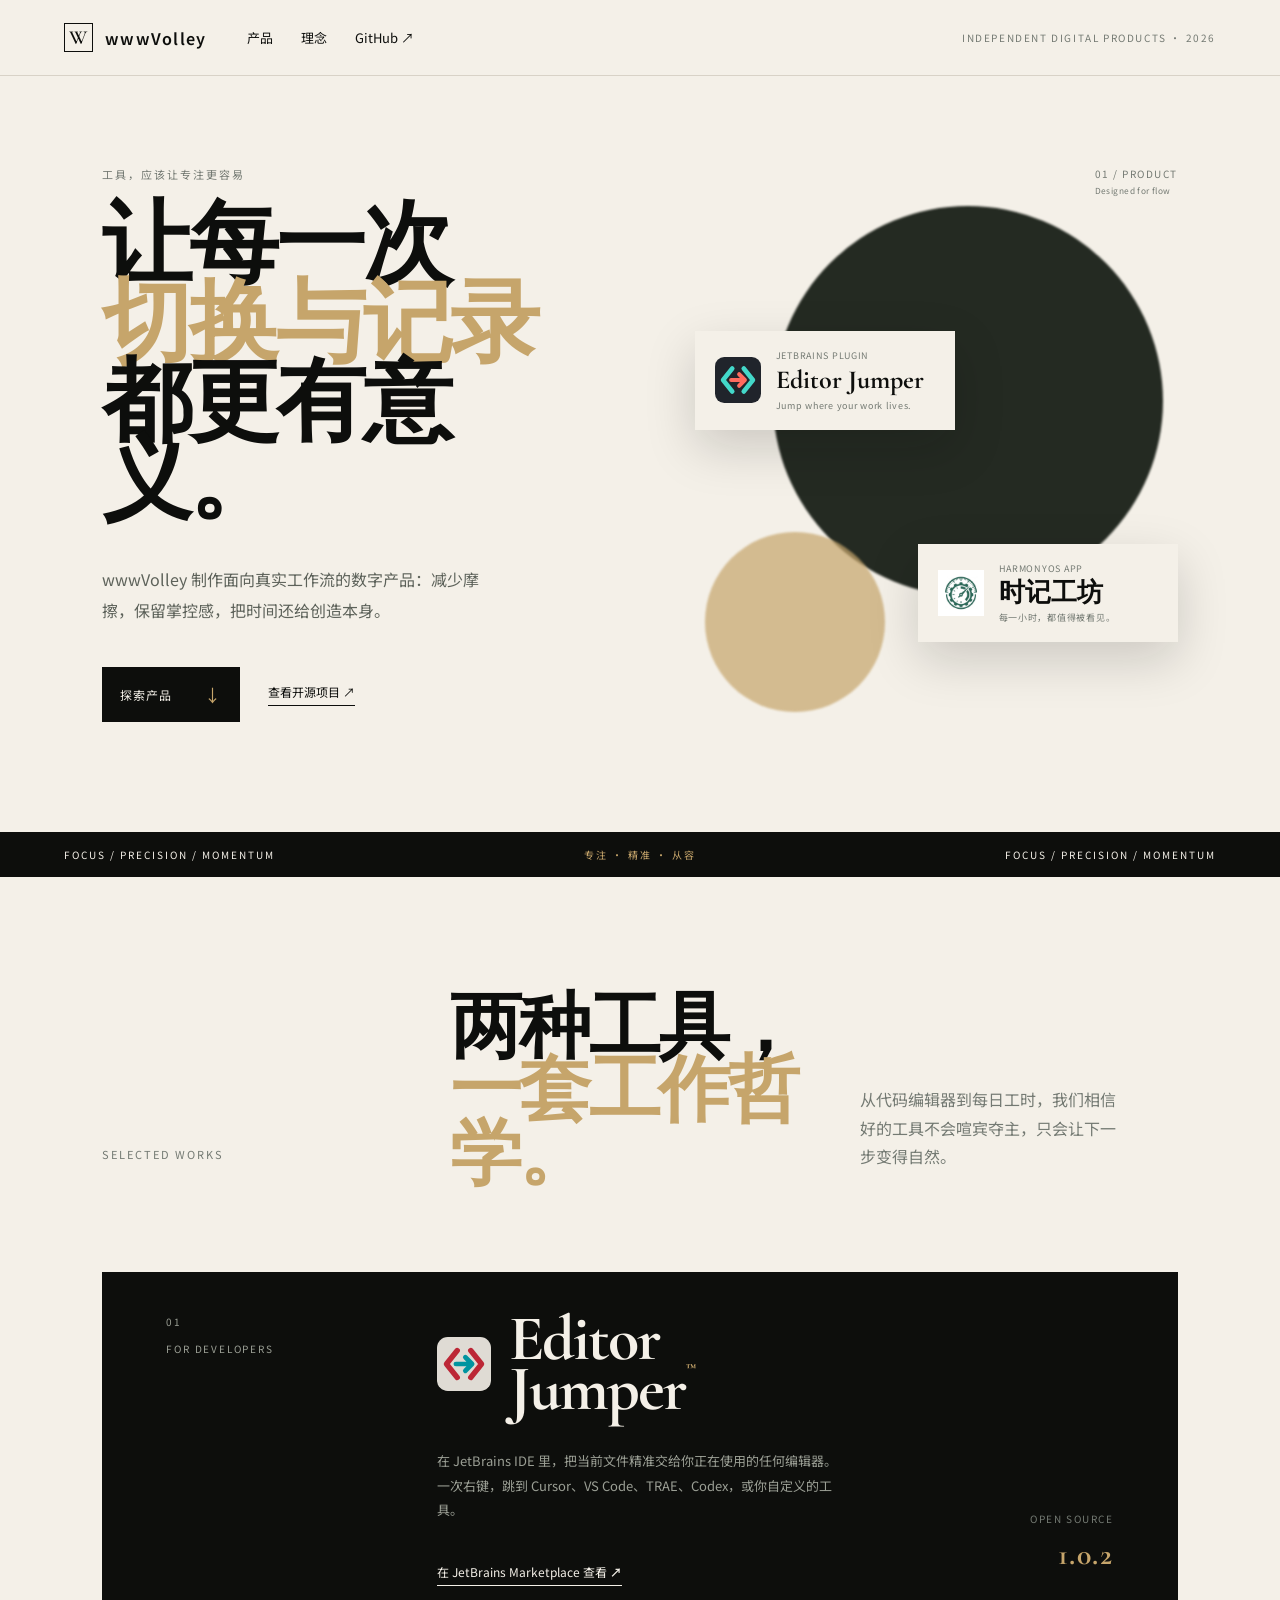
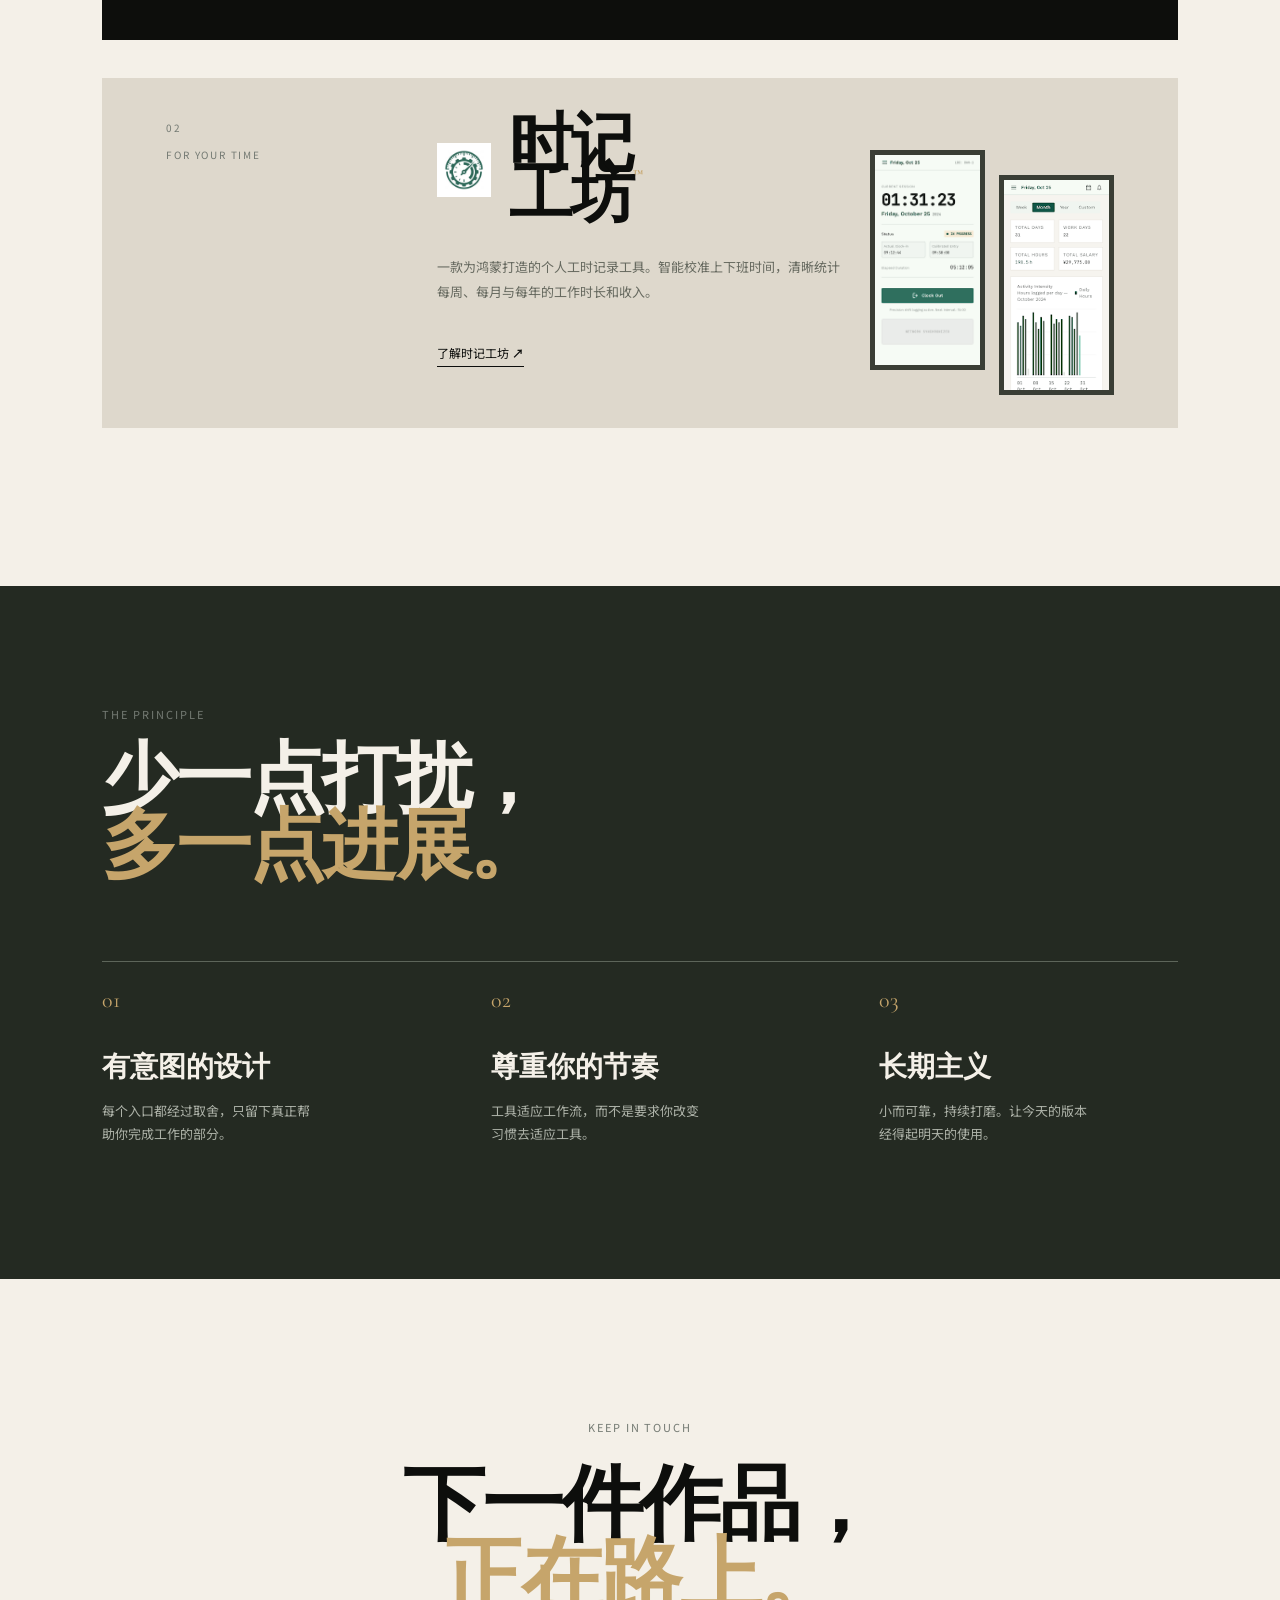
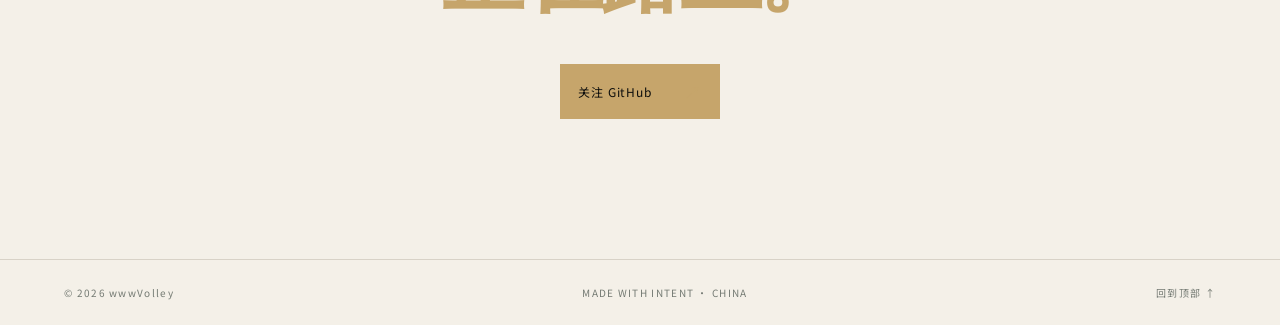
==== index.html @ cbaf330d "feat: create product showcase homepage" ====
<!doctype html><html lang="zh-CN"><head><meta charset="UTF-8"><meta name="viewport" content="width=device-width,initial-scale=1"><title>wwwVolley — Tools with intent</title><link rel="preconnect" href="https://fonts.googleapis.com"><link href="https://fonts.googleapis.com/css2?family=Cormorant+Garamond:wght@500;600;700&family=Noto+Sans+SC:wght@400;500;600;700&display=swap" rel="stylesheet"><link rel="stylesheet" href="style.css"></head><body>
<header class="top"><a class="brand" href="#top"><span class="mark">W</span><span>wwwVolley</span></a><nav><a href="#products">产品</a><a href="#principles">理念</a><a href="https://github.com/wwwVolley" target="_blank">GitHub ↗</a></nav><span class="edition">INDEPENDENT DIGITAL PRODUCTS · 2026</span></header>
<main id="top"><section class="hero"><div class="hero-copy"><p class="eyebrow">工具，应该让专注更容易</p><h1>让每一次<br><em>切换与记录</em><br>都更有意义。</h1><p class="intro">wwwVolley 制作面向真实工作流的数字产品：减少摩擦，保留掌控感，把时间还给创造本身。</p><div class="hero-links"><a class="button" href="#products">探索产品 <span>↓</span></a><a class="text-link" href="https://github.com/wwwVolley" target="_blank">查看开源项目 ↗</a></div></div><div class="hero-art"><div class="orb orb-one"></div><div class="orb orb-two"></div><div class="art-label">01 / PRODUCT<br><small>Designed for flow</small></div><div class="float-card jumper-card"><img src="assets/editor-jumper.svg"><div><small>JETBRAINS PLUGIN</small><strong>Editor Jumper</strong><span>Jump where your work lives.</span></div></div><div class="float-card chrono-card"><img src="assets/chronowork-icon.png"><div><small>HARMONYOS APP</small><strong>时记工坊</strong><span>每一小时，都值得被看见。</span></div></div></div></section>
<section class="ticker"><span>FOCUS / PRECISION / MOMENTUM</span><span>专注 · 精准 · 从容</span><span>FOCUS / PRECISION / MOMENTUM</span></section>
<section id="products" class="products"><div class="section-head"><p class="eyebrow">SELECTED WORKS</p><h2>两种工具，<br><em>一套工作哲学。</em></h2><p>从代码编辑器到每日工时，我们相信好的工具不会喧宾夺主，只会让下一步变得自然。</p></div><article class="product product-dark"><div class="product-meta"><span>01</span><span>FOR DEVELOPERS</span></div><div class="product-content"><div class="product-title"><img src="assets/editor-jumper.svg"><h3>Editor<br>Jumper<span>™</span></h3></div><p>在 JetBrains IDE 里，把当前文件精准交给你正在使用的任何编辑器。一次右键，跳到 Cursor、VS Code、TRA﻿E、Codex，或你自定义的工具。</p><a class="arrow-link" href="https://plugins.jetbrains.com/plugin/34057-editor-jumper/reviews" target="_blank">在 JetBrains Marketplace 查看 <b>↗</b></a></div><div class="product-note">OPEN SOURCE<br><strong>1.0.2</strong></div></article>
<article class="product product-light"><div class="product-meta"><span>02</span><span>FOR YOUR TIME</span></div><div class="product-content"><div class="product-title"><img src="assets/chronowork-icon.png"><h3>时记<br>工坊<span>™</span></h3></div><p>一款为鸿蒙打造的个人工时记录工具。智能校准上下班时间，清晰统计每周、每月与每年的工作时长和收入。</p><a class="arrow-link" href="https://github.com/wwwVolley" target="_blank">了解时记工坊 <b>↗</b></a></div><div class="screens"><img src="assets/chronowork-home.png"><img src="assets/chronowork-stats.png"></div></article></section>
<section id="principles" class="principles"><p class="eyebrow">THE PRINCIPLE</p><h2>少一点打扰，<br><em>多一点进展。</em></h2><div class="principle-grid"><div><span>01</span><h4>有意图的设计</h4><p>每个入口都经过取舍，只留下真正帮助你完成工作的部分。</p></div><div><span>02</span><h4>尊重你的节奏</h4><p>工具适应工作流，而不是要求你改变习惯去适应工具。</p></div><div><span>03</span><h4>长期主义</h4><p>小而可靠，持续打磨。让今天的版本经得起明天的使用。</p></div></div></section>
<section class="closing"><p class="eyebrow">KEEP IN TOUCH</p><h2>下一件作品，<br><em>正在路上。</em></h2><a class="button" href="https://github.com/wwwVolley" target="_blank">关注 GitHub <span>↗</span></a></section></main><footer><span>© 2026 wwwVolley</span><span>MADE WITH INTENT · CHINA</span><a href="#top">回到顶部 ↑</a></footer></body></html>
---- style.css ----
:root{--ink:#0d0e0c;--paper:#f4f0e8;--gold:#c6a56b;--muted:#747a73;--olive:#242a22}*{box-sizing:border-box}html{scroll-behavior:smooth}body{margin:0;background:var(--paper);color:var(--ink);font-family:'Noto Sans SC',sans-serif}a{color:inherit;text-decoration:none}.top{height:76px;padding:0 5vw;display:flex;align-items:center;border-bottom:1px solid #d8d2c7;gap:40px}.brand{display:flex;align-items:center;gap:12px;font-weight:600;letter-spacing:.08em}.mark{border:1px solid var(--ink);width:29px;height:29px;display:grid;place-items:center;font-family:'Cormorant Garamond';font-size:20px}.top nav{display:flex;gap:28px;font-size:13px}.top nav a:hover,.text-link:hover,.arrow-link:hover{color:var(--gold)}.edition{margin-left:auto;font-size:10px;letter-spacing:.16em;color:var(--muted)}.hero{min-height:690px;padding:90px 8vw 110px;display:grid;grid-template-columns:1fr 1fr;gap:7vw;overflow:hidden}.eyebrow{font-size:11px;letter-spacing:.18em;color:var(--muted);margin:0 0 25px}.hero h1,.section-head h2,.principles h2,.closing h2{font-family:'Cormorant Garamond',serif;font-weight:600;font-size:clamp(54px,7vw,100px);line-height:.88;letter-spacing:-.035em;margin:0}.hero h1 em,.section-head h2 em,.principles h2 em,.closing h2 em{color:var(--gold);font-style:normal}.intro{max-width:390px;line-height:1.9;color:#5d625a;margin:42px 0}.hero-links{display:flex;align-items:center;gap:28px}.button{display:inline-flex;align-items:center;gap:32px;background:var(--ink);color:var(--paper);padding:15px 18px;font-size:12px;letter-spacing:.08em}.button span{color:var(--gold);font-size:17px}.text-link,.arrow-link{font-size:12px;border-bottom:1px solid currentColor;padding-bottom:5px}.hero-art{position:relative;min-height:500px}.orb{position:absolute;border-radius:50%;filter:blur(1px)}.orb-one{width:390px;height:390px;right:3%;top:40px;background:var(--olive)}.orb-two{width:180px;height:180px;left:4%;bottom:10px;background:var(--gold);opacity:.7}.art-label{position:absolute;right:0;top:0;font-size:10px;letter-spacing:.15em;color:var(--muted);line-height:1.6}.art-label small{letter-spacing:.05em}.float-card{position:absolute;display:flex;align-items:center;gap:15px;padding:18px 20px;background:var(--paper);box-shadow:0 18px 50px #0d0e0c2b;min-width:260px}.float-card img{width:46px;height:46px;object-fit:contain}.float-card small,.float-card span{display:block;color:var(--muted);font-size:9px;letter-spacing:.08em}.float-card strong{display:block;font-family:'Cormorant Garamond';font-size:26px;line-height:1.1;margin:4px 0}.jumper-card{top:165px;left:2%}.chrono-card{right:0;bottom:80px}.ticker{background:var(--ink);color:var(--paper);padding:15px 5vw;display:flex;justify-content:space-between;font-size:10px;letter-spacing:.2em}.ticker span:nth-child(2){color:var(--gold)}.products{padding:120px 8vw}.section-head{display:grid;grid-template-columns:1fr 1.2fr 1fr;gap:30px;align-items:end;margin-bottom:85px}.section-head h2{font-size:72px}.section-head>p:last-child{line-height:1.8;color:var(--muted);max-width:270px}.product{position:relative;padding:42px 5vw 58px;margin-bottom:38px;display:grid;grid-template-columns:1fr 1.5fr 1fr;min-height:350px}.product-dark{background:var(--ink);color:var(--paper)}.product-light{background:#ded8cc}.product-meta{display:flex;flex-direction:column;gap:12px;font-size:10px;letter-spacing:.18em;color:var(--muted)}.product-dark .product-meta{color:#9b9f95}.product-content{max-width:420px}.product-title{display:flex;align-items:center;gap:18px}.product-title img{width:54px;height:54px;object-fit:contain}.product-dark .product-title img{filter:invert(1)}.product h3{font-family:'Cormorant Garamond';font-size:64px;line-height:.78;margin:0;letter-spacing:-.03em}.product h3 span{font-size:14px;vertical-align:top;color:var(--gold)}.product-content p{font-size:13px;line-height:1.9;color:#9b9f95;margin:35px 0}.product-light .product-content p{color:#66695f}.product-dark .arrow-link{color:var(--paper)}.product-note{justify-self:end;align-self:end;text-align:right;font-size:10px;letter-spacing:.16em;color:var(--muted);line-height:1.8}.product-note strong{font-family:'Cormorant Garamond';font-size:30px;color:var(--gold)}.screens{display:flex;gap:14px;align-items:end;justify-content:end}.screens img{width:115px;max-height:220px;object-fit:cover;object-position:top;border:5px solid #3a3e35}.screens img+img{transform:translateY(25px)}.principles{background:var(--olive);color:var(--paper);padding:120px 8vw}.principles h2{font-size:76px;margin-bottom:80px}.principle-grid{display:grid;grid-template-columns:repeat(3,1fr);gap:7vw;border-top:1px solid #5d655a;padding-top:25px}.principle-grid span{color:var(--gold);font-family:'Cormorant Garamond';font-size:22px}.principle-grid h4{font-family:'Cormorant Garamond';font-size:28px;margin:35px 0 10px}.principle-grid p{color:#adb2a8;font-size:13px;line-height:1.8;max-width:220px}.closing{padding:140px 8vw;text-align:center}.closing .eyebrow{margin-bottom:35px}.closing h2{font-size:82px;margin-bottom:50px}.closing .button{background:var(--gold);color:var(--ink)}footer{border-top:1px solid #d8d2c7;padding:25px 5vw;display:flex;justify-content:space-between;font-size:10px;letter-spacing:.13em;color:var(--muted)}footer a:hover{color:var(--ink)}@media(max-width:800px){.top{padding:0 6vw}.top nav,.edition{display:none}.hero{grid-template-columns:1fr;padding:70px 8vw 60px;min-height:auto}.hero-art{min-height:410px}.orb-one{width:300px;height:300px}.section-head{display:block}.section-head h2{font-size:58px;margin-bottom:28px}.product{grid-template-columns:1fr;gap:32px;padding:30px 8vw}.product-note{justify-self:start}.screens{justify-content:start}.principle-grid{grid-template-columns:1fr;gap:35px}.principles h2,.closing h2{font-size:58px}.ticker{gap:25px;overflow:hidden;white-space:nowrap}.ticker span:nth-child(3){display:none}footer{flex-wrap:wrap;gap:15px}}
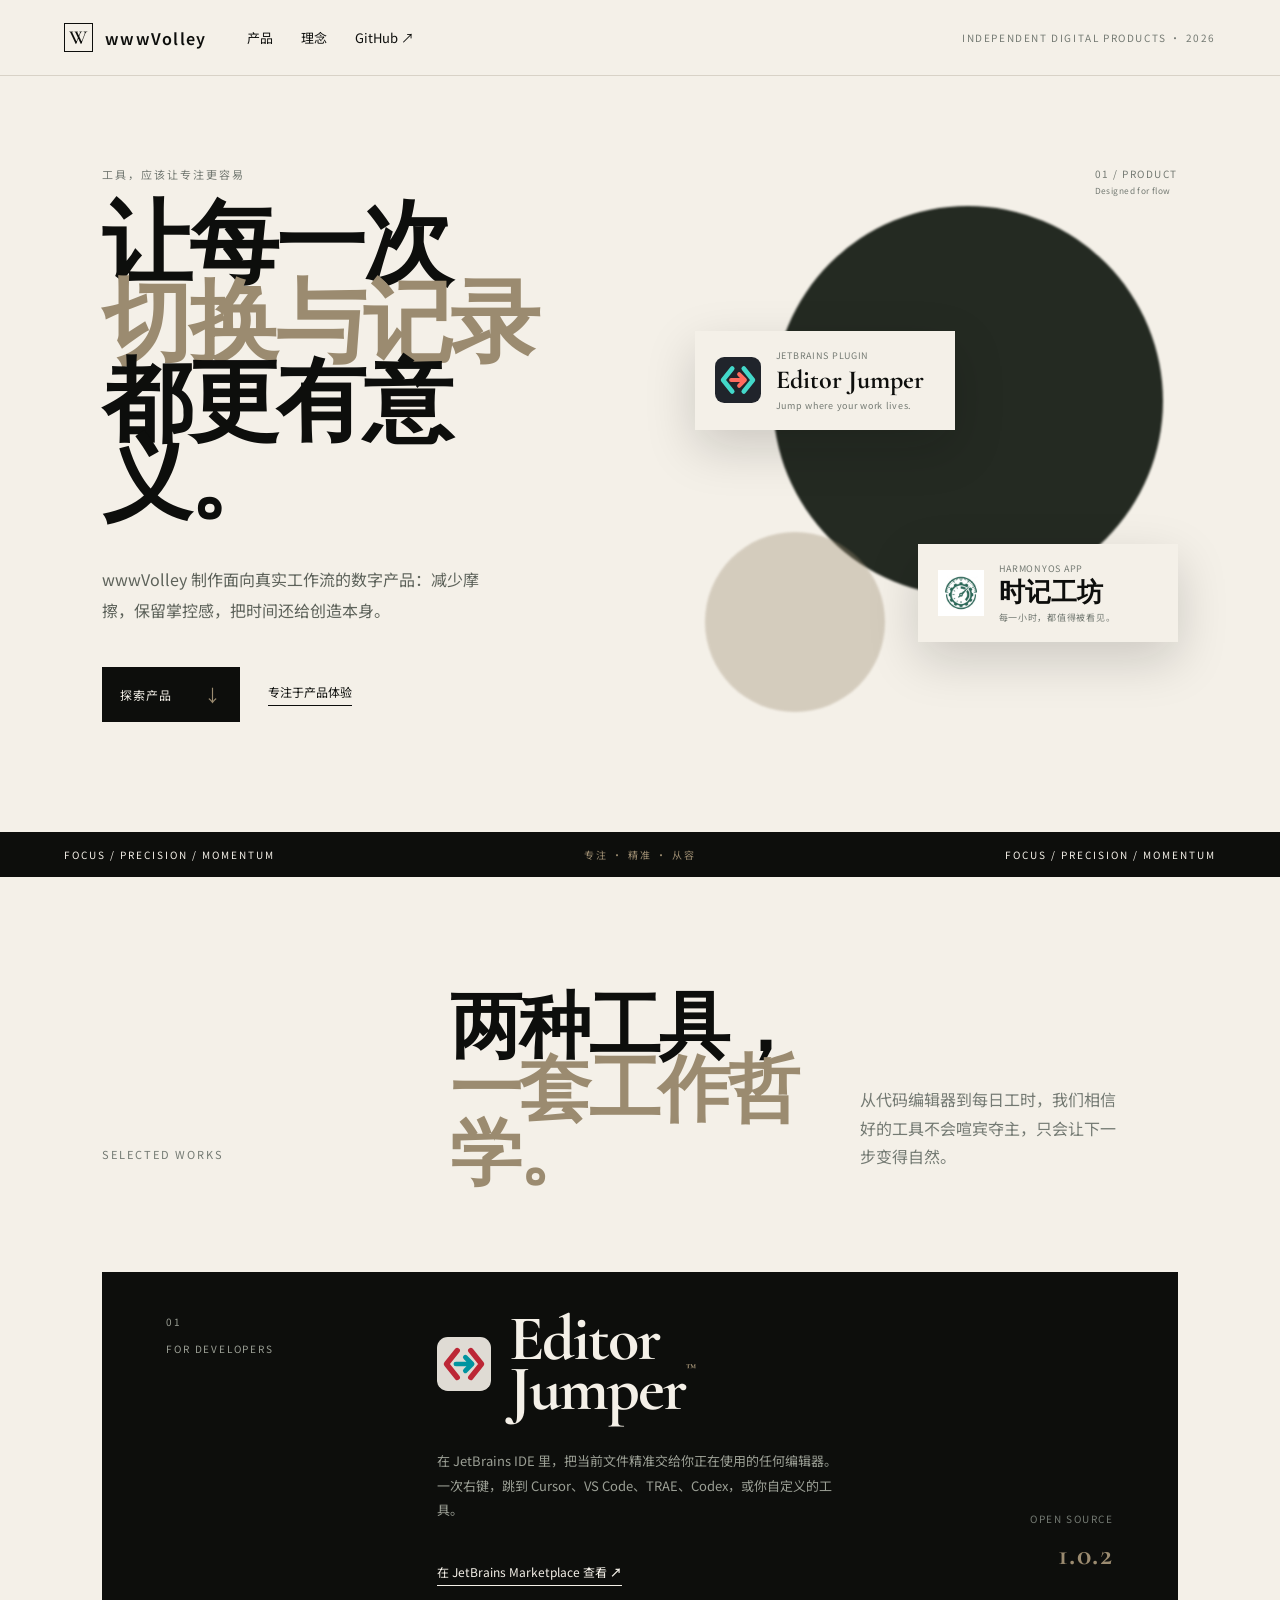
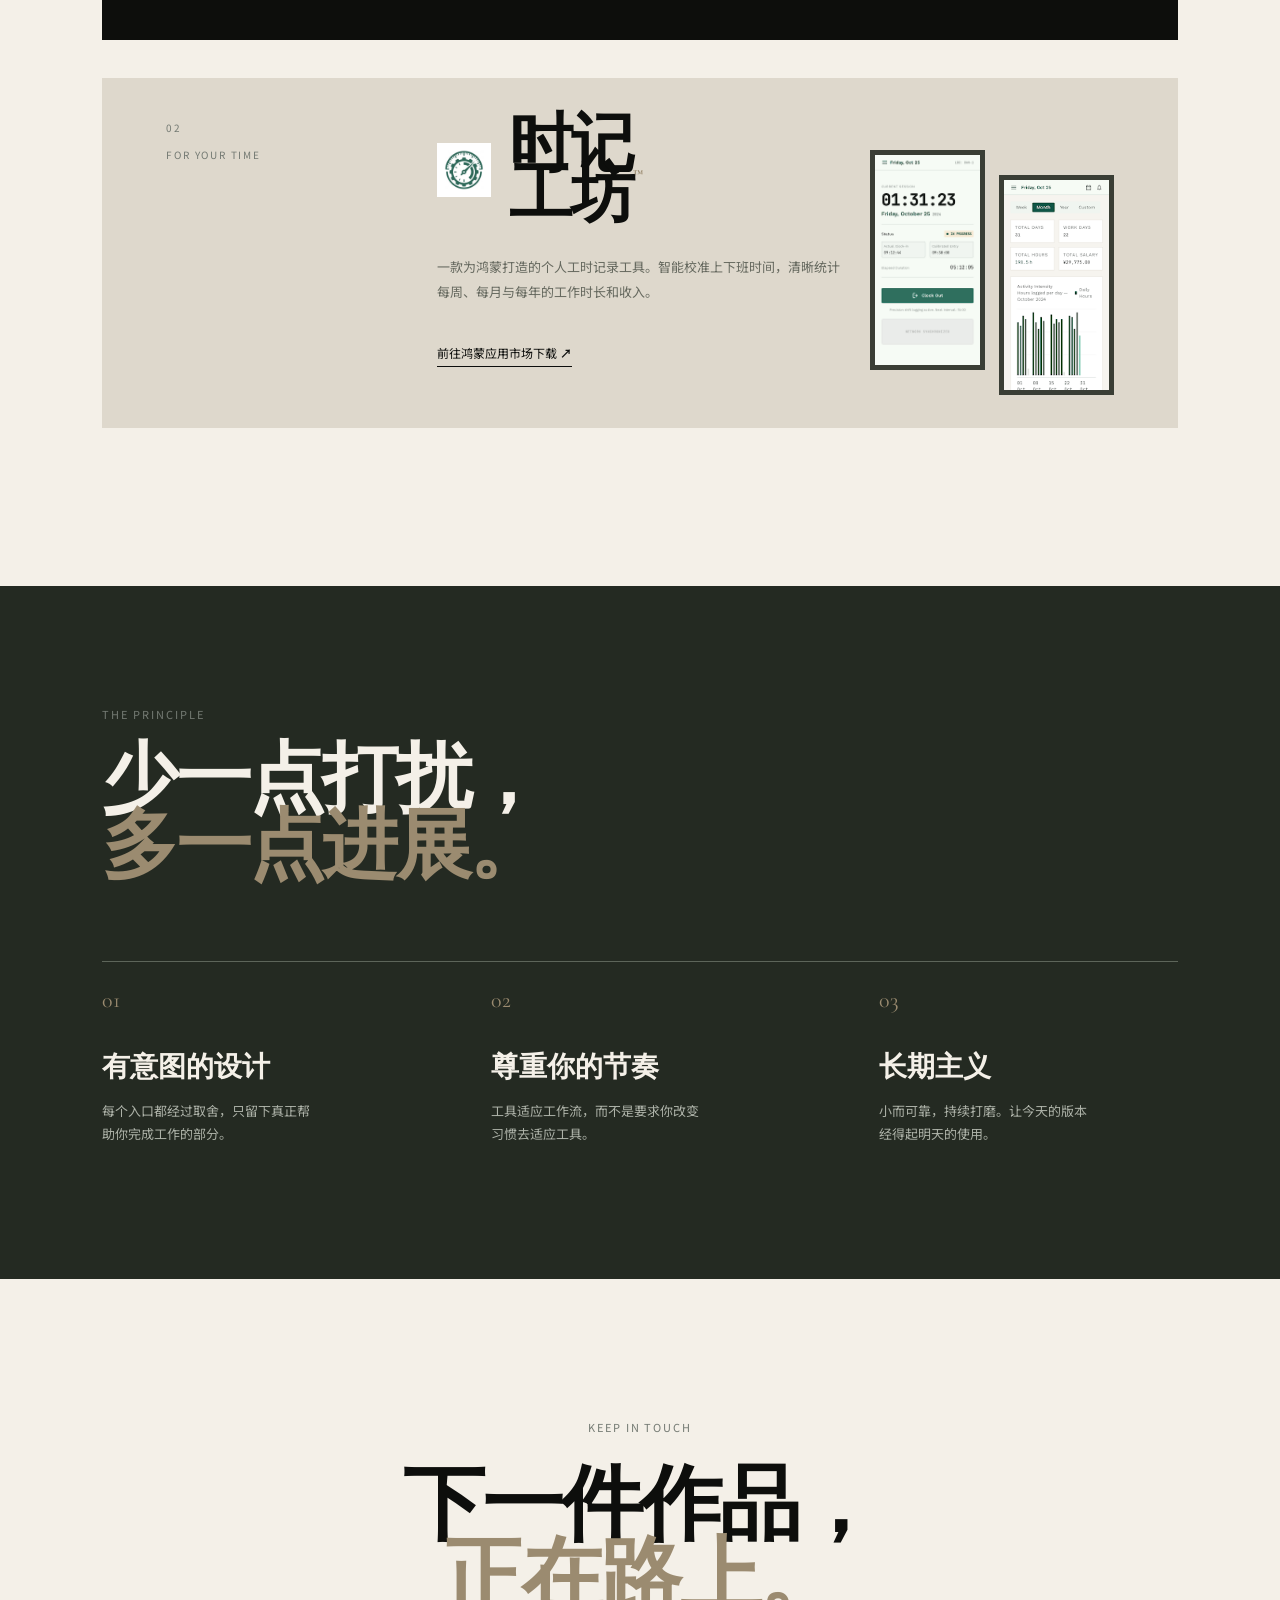
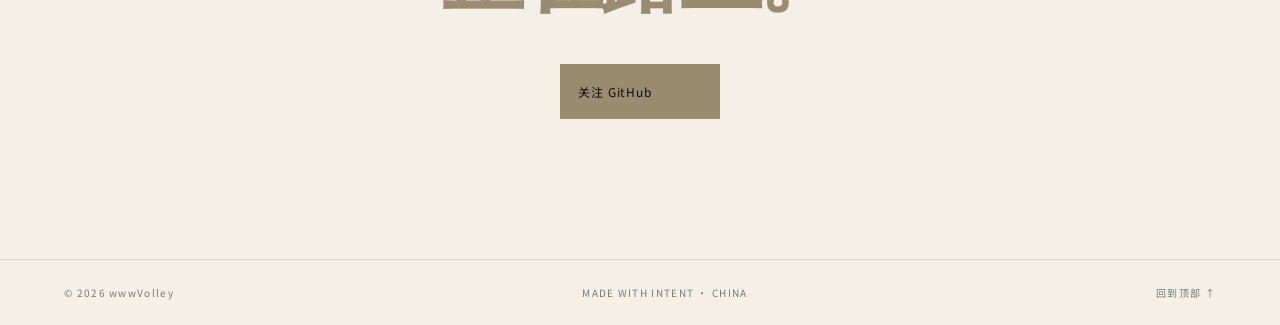
==== commit 1726e5db: "refine: business palette and product links" ====
--- a/index.html
+++ b/index.html
@@ -1,8 +1,8 @@
-<!doctype html><html lang="zh-CN"><head><meta charset="UTF-8"><meta name="viewport" content="width=device-width,initial-scale=1"><title>wwwVolley — Tools with intent</title><link rel="preconnect" href="https://fonts.googleapis.com"><link href="https://fonts.googleapis.com/css2?family=Cormorant+Garamond:wght@500;600;700&family=Noto+Sans+SC:wght@400;500;600;700&display=swap" rel="stylesheet"><link rel="stylesheet" href="style.css"></head><body>
+<!doctype html><html lang="zh-CN"><head><meta charset="UTF-8"><meta name="viewport" content="width=device-width,initial-scale=1"><link rel="icon" href="assets/favicon.svg" type="image/svg+xml"><link rel="apple-touch-icon" href="assets/favicon.svg"><title>wwwVolley — Tools with intent</title><link rel="preconnect" href="https://fonts.googleapis.com"><link href="https://fonts.googleapis.com/css2?family=Cormorant+Garamond:wght@500;600;700&family=Noto+Sans+SC:wght@400;500;600;700&display=swap" rel="stylesheet"><link rel="stylesheet" href="style.css"></head><body>
 <header class="top"><a class="brand" href="#top"><span class="mark">W</span><span>wwwVolley</span></a><nav><a href="#products">产品</a><a href="#principles">理念</a><a href="https://github.com/wwwVolley" target="_blank">GitHub ↗</a></nav><span class="edition">INDEPENDENT DIGITAL PRODUCTS · 2026</span></header>
-<main id="top"><section class="hero"><div class="hero-copy"><p class="eyebrow">工具，应该让专注更容易</p><h1>让每一次<br><em>切换与记录</em><br>都更有意义。</h1><p class="intro">wwwVolley 制作面向真实工作流的数字产品：减少摩擦，保留掌控感，把时间还给创造本身。</p><div class="hero-links"><a class="button" href="#products">探索产品 <span>↓</span></a><a class="text-link" href="https://github.com/wwwVolley" target="_blank">查看开源项目 ↗</a></div></div><div class="hero-art"><div class="orb orb-one"></div><div class="orb orb-two"></div><div class="art-label">01 / PRODUCT<br><small>Designed for flow</small></div><div class="float-card jumper-card"><img src="assets/editor-jumper.svg"><div><small>JETBRAINS PLUGIN</small><strong>Editor Jumper</strong><span>Jump where your work lives.</span></div></div><div class="float-card chrono-card"><img src="assets/chronowork-icon.png"><div><small>HARMONYOS APP</small><strong>时记工坊</strong><span>每一小时，都值得被看见。</span></div></div></div></section>
+<main id="top"><section class="hero"><div class="hero-copy"><p class="eyebrow">工具，应该让专注更容易</p><h1>让每一次<br><em>切换与记录</em><br>都更有意义。</h1><p class="intro">wwwVolley 制作面向真实工作流的数字产品：减少摩擦，保留掌控感，把时间还给创造本身。</p><div class="hero-links"><a class="button" href="#products">探索产品 <span>↓</span></a><span class="text-link muted-link">专注于产品体验</span></div></div><div class="hero-art"><div class="orb orb-one"></div><div class="orb orb-two"></div><div class="art-label">01 / PRODUCT<br><small>Designed for flow</small></div><div class="float-card jumper-card"><img src="assets/editor-jumper.svg"><div><small>JETBRAINS PLUGIN</small><strong>Editor Jumper</strong><span>Jump where your work lives.</span></div></div><div class="float-card chrono-card"><img src="assets/chronowork-icon.png"><div><small>HARMONYOS APP</small><strong>时记工坊</strong><span>每一小时，都值得被看见。</span></div></div></div></section>
 <section class="ticker"><span>FOCUS / PRECISION / MOMENTUM</span><span>专注 · 精准 · 从容</span><span>FOCUS / PRECISION / MOMENTUM</span></section>
 <section id="products" class="products"><div class="section-head"><p class="eyebrow">SELECTED WORKS</p><h2>两种工具，<br><em>一套工作哲学。</em></h2><p>从代码编辑器到每日工时，我们相信好的工具不会喧宾夺主，只会让下一步变得自然。</p></div><article class="product product-dark"><div class="product-meta"><span>01</span><span>FOR DEVELOPERS</span></div><div class="product-content"><div class="product-title"><img src="assets/editor-jumper.svg"><h3>Editor<br>Jumper<span>™</span></h3></div><p>在 JetBrains IDE 里，把当前文件精准交给你正在使用的任何编辑器。一次右键，跳到 Cursor、VS Code、TRA﻿E、Codex，或你自定义的工具。</p><a class="arrow-link" href="https://plugins.jetbrains.com/plugin/34057-editor-jumper/reviews" target="_blank">在 JetBrains Marketplace 查看 <b>↗</b></a></div><div class="product-note">OPEN SOURCE<br><strong>1.0.2</strong></div></article>
-<article class="product product-light"><div class="product-meta"><span>02</span><span>FOR YOUR TIME</span></div><div class="product-content"><div class="product-title"><img src="assets/chronowork-icon.png"><h3>时记<br>工坊<span>™</span></h3></div><p>一款为鸿蒙打造的个人工时记录工具。智能校准上下班时间，清晰统计每周、每月与每年的工作时长和收入。</p><a class="arrow-link" href="https://github.com/wwwVolley" target="_blank">了解时记工坊 <b>↗</b></a></div><div class="screens"><img src="assets/chronowork-home.png"><img src="assets/chronowork-stats.png"></div></article></section>
+<article class="product product-light"><div class="product-meta"><span>02</span><span>FOR YOUR TIME</span></div><div class="product-content"><div class="product-title"><img src="assets/chronowork-icon.png"><h3>时记<br>工坊<span>™</span></h3></div><p>一款为鸿蒙打造的个人工时记录工具。智能校准上下班时间，清晰统计每周、每月与每年的工作时长和收入。</p><a class="arrow-link" href="https://appgallery.huawei.com/" target="_blank" rel="noopener">前往鸿蒙应用市场下载 <b>↗</b></a></div><div class="screens"><img src="assets/chronowork-home.png"><img src="assets/chronowork-stats.png"></div></article></section>
 <section id="principles" class="principles"><p class="eyebrow">THE PRINCIPLE</p><h2>少一点打扰，<br><em>多一点进展。</em></h2><div class="principle-grid"><div><span>01</span><h4>有意图的设计</h4><p>每个入口都经过取舍，只留下真正帮助你完成工作的部分。</p></div><div><span>02</span><h4>尊重你的节奏</h4><p>工具适应工作流，而不是要求你改变习惯去适应工具。</p></div><div><span>03</span><h4>长期主义</h4><p>小而可靠，持续打磨。让今天的版本经得起明天的使用。</p></div></div></section>
 <section class="closing"><p class="eyebrow">KEEP IN TOUCH</p><h2>下一件作品，<br><em>正在路上。</em></h2><a class="button" href="https://github.com/wwwVolley" target="_blank">关注 GitHub <span>↗</span></a></section></main><footer><span>© 2026 wwwVolley</span><span>MADE WITH INTENT · CHINA</span><a href="#top">回到顶部 ↑</a></footer></body></html>
--- a/style.css
+++ b/style.css
@@ -1 +1 @@
-:root{--ink:#0d0e0c;--paper:#f4f0e8;--gold:#c6a56b;--muted:#747a73;--olive:#242a22}*{box-sizing:border-box}html{scroll-behavior:smooth}body{margin:0;background:var(--paper);color:var(--ink);font-family:'Noto Sans SC',sans-serif}a{color:inherit;text-decoration:none}.top{height:76px;padding:0 5vw;display:flex;align-items:center;border-bottom:1px solid #d8d2c7;gap:40px}.brand{display:flex;align-items:center;gap:12px;font-weight:600;letter-spacing:.08em}.mark{border:1px solid var(--ink);width:29px;height:29px;display:grid;place-items:center;font-family:'Cormorant Garamond';font-size:20px}.top nav{display:flex;gap:28px;font-size:13px}.top nav a:hover,.text-link:hover,.arrow-link:hover{color:var(--gold)}.edition{margin-left:auto;font-size:10px;letter-spacing:.16em;color:var(--muted)}.hero{min-height:690px;padding:90px 8vw 110px;display:grid;grid-template-columns:1fr 1fr;gap:7vw;overflow:hidden}.eyebrow{font-size:11px;letter-spacing:.18em;color:var(--muted);margin:0 0 25px}.hero h1,.section-head h2,.principles h2,.closing h2{font-family:'Cormorant Garamond',serif;font-weight:600;font-size:clamp(54px,7vw,100px);line-height:.88;letter-spacing:-.035em;margin:0}.hero h1 em,.section-head h2 em,.principles h2 em,.closing h2 em{color:var(--gold);font-style:normal}.intro{max-width:390px;line-height:1.9;color:#5d625a;margin:42px 0}.hero-links{display:flex;align-items:center;gap:28px}.button{display:inline-flex;align-items:center;gap:32px;background:var(--ink);color:var(--paper);padding:15px 18px;font-size:12px;letter-spacing:.08em}.button span{color:var(--gold);font-size:17px}.text-link,.arrow-link{font-size:12px;border-bottom:1px solid currentColor;padding-bottom:5px}.hero-art{position:relative;min-height:500px}.orb{position:absolute;border-radius:50%;filter:blur(1px)}.orb-one{width:390px;height:390px;right:3%;top:40px;background:var(--olive)}.orb-two{width:180px;height:180px;left:4%;bottom:10px;background:var(--gold);opacity:.7}.art-label{position:absolute;right:0;top:0;font-size:10px;letter-spacing:.15em;color:var(--muted);line-height:1.6}.art-label small{letter-spacing:.05em}.float-card{position:absolute;display:flex;align-items:center;gap:15px;padding:18px 20px;background:var(--paper);box-shadow:0 18px 50px #0d0e0c2b;min-width:260px}.float-card img{width:46px;height:46px;object-fit:contain}.float-card small,.float-card span{display:block;color:var(--muted);font-size:9px;letter-spacing:.08em}.float-card strong{display:block;font-family:'Cormorant Garamond';font-size:26px;line-height:1.1;margin:4px 0}.jumper-card{top:165px;left:2%}.chrono-card{right:0;bottom:80px}.ticker{background:var(--ink);color:var(--paper);padding:15px 5vw;display:flex;justify-content:space-between;font-size:10px;letter-spacing:.2em}.ticker span:nth-child(2){color:var(--gold)}.products{padding:120px 8vw}.section-head{display:grid;grid-template-columns:1fr 1.2fr 1fr;gap:30px;align-items:end;margin-bottom:85px}.section-head h2{font-size:72px}.section-head>p:last-child{line-height:1.8;color:var(--muted);max-width:270px}.product{position:relative;padding:42px 5vw 58px;margin-bottom:38px;display:grid;grid-template-columns:1fr 1.5fr 1fr;min-height:350px}.product-dark{background:var(--ink);color:var(--paper)}.product-light{background:#ded8cc}.product-meta{display:flex;flex-direction:column;gap:12px;font-size:10px;letter-spacing:.18em;color:var(--muted)}.product-dark .product-meta{color:#9b9f95}.product-content{max-width:420px}.product-title{display:flex;align-items:center;gap:18px}.product-title img{width:54px;height:54px;object-fit:contain}.product-dark .product-title img{filter:invert(1)}.product h3{font-family:'Cormorant Garamond';font-size:64px;line-height:.78;margin:0;letter-spacing:-.03em}.product h3 span{font-size:14px;vertical-align:top;color:var(--gold)}.product-content p{font-size:13px;line-height:1.9;color:#9b9f95;margin:35px 0}.product-light .product-content p{color:#66695f}.product-dark .arrow-link{color:var(--paper)}.product-note{justify-self:end;align-self:end;text-align:right;font-size:10px;letter-spacing:.16em;color:var(--muted);line-height:1.8}.product-note strong{font-family:'Cormorant Garamond';font-size:30px;color:var(--gold)}.screens{display:flex;gap:14px;align-items:end;justify-content:end}.screens img{width:115px;max-height:220px;object-fit:cover;object-position:top;border:5px solid #3a3e35}.screens img+img{transform:translateY(25px)}.principles{background:var(--olive);color:var(--paper);padding:120px 8vw}.principles h2{font-size:76px;margin-bottom:80px}.principle-grid{display:grid;grid-template-columns:repeat(3,1fr);gap:7vw;border-top:1px solid #5d655a;padding-top:25px}.principle-grid span{color:var(--gold);font-family:'Cormorant Garamond';font-size:22px}.principle-grid h4{font-family:'Cormorant Garamond';font-size:28px;margin:35px 0 10px}.principle-grid p{color:#adb2a8;font-size:13px;line-height:1.8;max-width:220px}.closing{padding:140px 8vw;text-align:center}.closing .eyebrow{margin-bottom:35px}.closing h2{font-size:82px;margin-bottom:50px}.closing .button{background:var(--gold);color:var(--ink)}footer{border-top:1px solid #d8d2c7;padding:25px 5vw;display:flex;justify-content:space-between;font-size:10px;letter-spacing:.13em;color:var(--muted)}footer a:hover{color:var(--ink)}@media(max-width:800px){.top{padding:0 6vw}.top nav,.edition{display:none}.hero{grid-template-columns:1fr;padding:70px 8vw 60px;min-height:auto}.hero-art{min-height:410px}.orb-one{width:300px;height:300px}.section-head{display:block}.section-head h2{font-size:58px;margin-bottom:28px}.product{grid-template-columns:1fr;gap:32px;padding:30px 8vw}.product-note{justify-self:start}.screens{justify-content:start}.principle-grid{grid-template-columns:1fr;gap:35px}.principles h2,.closing h2{font-size:58px}.ticker{gap:25px;overflow:hidden;white-space:nowrap}.ticker span:nth-child(3){display:none}footer{flex-wrap:wrap;gap:15px}}
+:root{--ink:#0d0e0c;--paper:#f4f0e8;--gold:#9b8b70;--muted:#747a73;--olive:#242a22}*{box-sizing:border-box}html{scroll-behavior:smooth}body{margin:0;background:var(--paper);color:var(--ink);font-family:'Noto Sans SC',sans-serif}a{color:inherit;text-decoration:none}.top{height:76px;padding:0 5vw;display:flex;align-items:center;border-bottom:1px solid #d8d2c7;gap:40px}.brand{display:flex;align-items:center;gap:12px;font-weight:600;letter-spacing:.08em}.mark{border:1px solid var(--ink);width:29px;height:29px;display:grid;place-items:center;font-family:'Cormorant Garamond';font-size:20px}.top nav{display:flex;gap:28px;font-size:13px}.top nav a:hover,.text-link:hover,.arrow-link:hover{color:var(--gold)}.edition{margin-left:auto;font-size:10px;letter-spacing:.16em;color:var(--muted)}.hero{min-height:690px;padding:90px 8vw 110px;display:grid;grid-template-columns:1fr 1fr;gap:7vw;overflow:hidden}.eyebrow{font-size:11px;letter-spacing:.18em;color:var(--muted);margin:0 0 25px}.hero h1,.section-head h2,.principles h2,.closing h2{font-family:'Cormorant Garamond',serif;font-weight:600;font-size:clamp(54px,7vw,100px);line-height:.88;letter-spacing:-.035em;margin:0}.hero h1 em,.section-head h2 em,.principles h2 em,.closing h2 em{color:var(--gold);font-style:normal}.intro{max-width:390px;line-height:1.9;color:#5d625a;margin:42px 0}.hero-links{display:flex;align-items:center;gap:28px}.button{display:inline-flex;align-items:center;gap:32px;background:var(--ink);color:var(--paper);padding:15px 18px;font-size:12px;letter-spacing:.08em}.button span{color:var(--gold);font-size:17px}.text-link,.arrow-link{font-size:12px;border-bottom:1px solid currentColor;padding-bottom:5px}.hero-art{position:relative;min-height:500px}.orb{position:absolute;border-radius:50%;filter:blur(1px)}.orb-one{width:390px;height:390px;right:3%;top:40px;background:var(--olive)}.orb-two{width:180px;height:180px;left:4%;bottom:10px;background:var(--gold);opacity:.35}.art-label{position:absolute;right:0;top:0;font-size:10px;letter-spacing:.15em;color:var(--muted);line-height:1.6}.art-label small{letter-spacing:.05em}.float-card{position:absolute;display:flex;align-items:center;gap:15px;padding:18px 20px;background:var(--paper);box-shadow:0 18px 50px #0d0e0c2b;min-width:260px}.float-card img{width:46px;height:46px;object-fit:contain}.float-card small,.float-card span{display:block;color:var(--muted);font-size:9px;letter-spacing:.08em}.float-card strong{display:block;font-family:'Cormorant Garamond';font-size:26px;line-height:1.1;margin:4px 0}.jumper-card{top:165px;left:2%}.chrono-card{right:0;bottom:80px}.ticker{background:var(--ink);color:var(--paper);padding:15px 5vw;display:flex;justify-content:space-between;font-size:10px;letter-spacing:.2em}.ticker span:nth-child(2){color:var(--gold)}.products{padding:120px 8vw}.section-head{display:grid;grid-template-columns:1fr 1.2fr 1fr;gap:30px;align-items:end;margin-bottom:85px}.section-head h2{font-size:72px}.section-head>p:last-child{line-height:1.8;color:var(--muted);max-width:270px}.product{position:relative;padding:42px 5vw 58px;margin-bottom:38px;display:grid;grid-template-columns:1fr 1.5fr 1fr;min-height:350px}.product-dark{background:var(--ink);color:var(--paper)}.product-light{background:#ded8cc}.product-meta{display:flex;flex-direction:column;gap:12px;font-size:10px;letter-spacing:.18em;color:var(--muted)}.product-dark .product-meta{color:#9b9f95}.product-content{max-width:420px}.product-title{display:flex;align-items:center;gap:18px}.product-title img{width:54px;height:54px;object-fit:contain}.product-dark .product-title img{filter:invert(1)}.product h3{font-family:'Cormorant Garamond';font-size:64px;line-height:.78;margin:0;letter-spacing:-.03em}.product h3 span{font-size:14px;vertical-align:top;color:var(--gold)}.product-content p{font-size:13px;line-height:1.9;color:#9b9f95;margin:35px 0}.product-light .product-content p{color:#66695f}.product-dark .arrow-link{color:var(--paper)}.product-note{justify-self:end;align-self:end;text-align:right;font-size:10px;letter-spacing:.16em;color:var(--muted);line-height:1.8}.product-note strong{font-family:'Cormorant Garamond';font-size:30px;color:var(--gold)}.screens{display:flex;gap:14px;align-items:end;justify-content:end}.screens img{width:115px;max-height:220px;object-fit:cover;object-position:top;border:5px solid #3a3e35}.screens img+img{transform:translateY(25px)}.principles{background:var(--olive);color:var(--paper);padding:120px 8vw}.principles h2{font-size:76px;margin-bottom:80px}.principle-grid{display:grid;grid-template-columns:repeat(3,1fr);gap:7vw;border-top:1px solid #5d655a;padding-top:25px}.principle-grid span{color:var(--gold);font-family:'Cormorant Garamond';font-size:22px}.principle-grid h4{font-family:'Cormorant Garamond';font-size:28px;margin:35px 0 10px}.principle-grid p{color:#adb2a8;font-size:13px;line-height:1.8;max-width:220px}.closing{padding:140px 8vw;text-align:center}.closing .eyebrow{margin-bottom:35px}.closing h2{font-size:82px;margin-bottom:50px}.closing .button{background:#9b8b70;color:var(--ink)}footer{border-top:1px solid #d8d2c7;padding:25px 5vw;display:flex;justify-content:space-between;font-size:10px;letter-spacing:.13em;color:var(--muted)}footer a:hover{color:var(--ink)}@media(max-width:800px){.top{padding:0 6vw}.top nav,.edition{display:none}.hero{grid-template-columns:1fr;padding:70px 8vw 60px;min-height:auto}.hero-art{min-height:410px}.orb-one{width:300px;height:300px}.section-head{display:block}.section-head h2{font-size:58px;margin-bottom:28px}.product{grid-template-columns:1fr;gap:32px;padding:30px 8vw}.product-note{justify-self:start}.screens{justify-content:start}.principle-grid{grid-template-columns:1fr;gap:35px}.principles h2,.closing h2{font-size:58px}.ticker{gap:25px;overflow:hidden;white-space:nowrap}.ticker span:nth-child(3){display:none}footer{flex-wrap:wrap;gap:15px}}
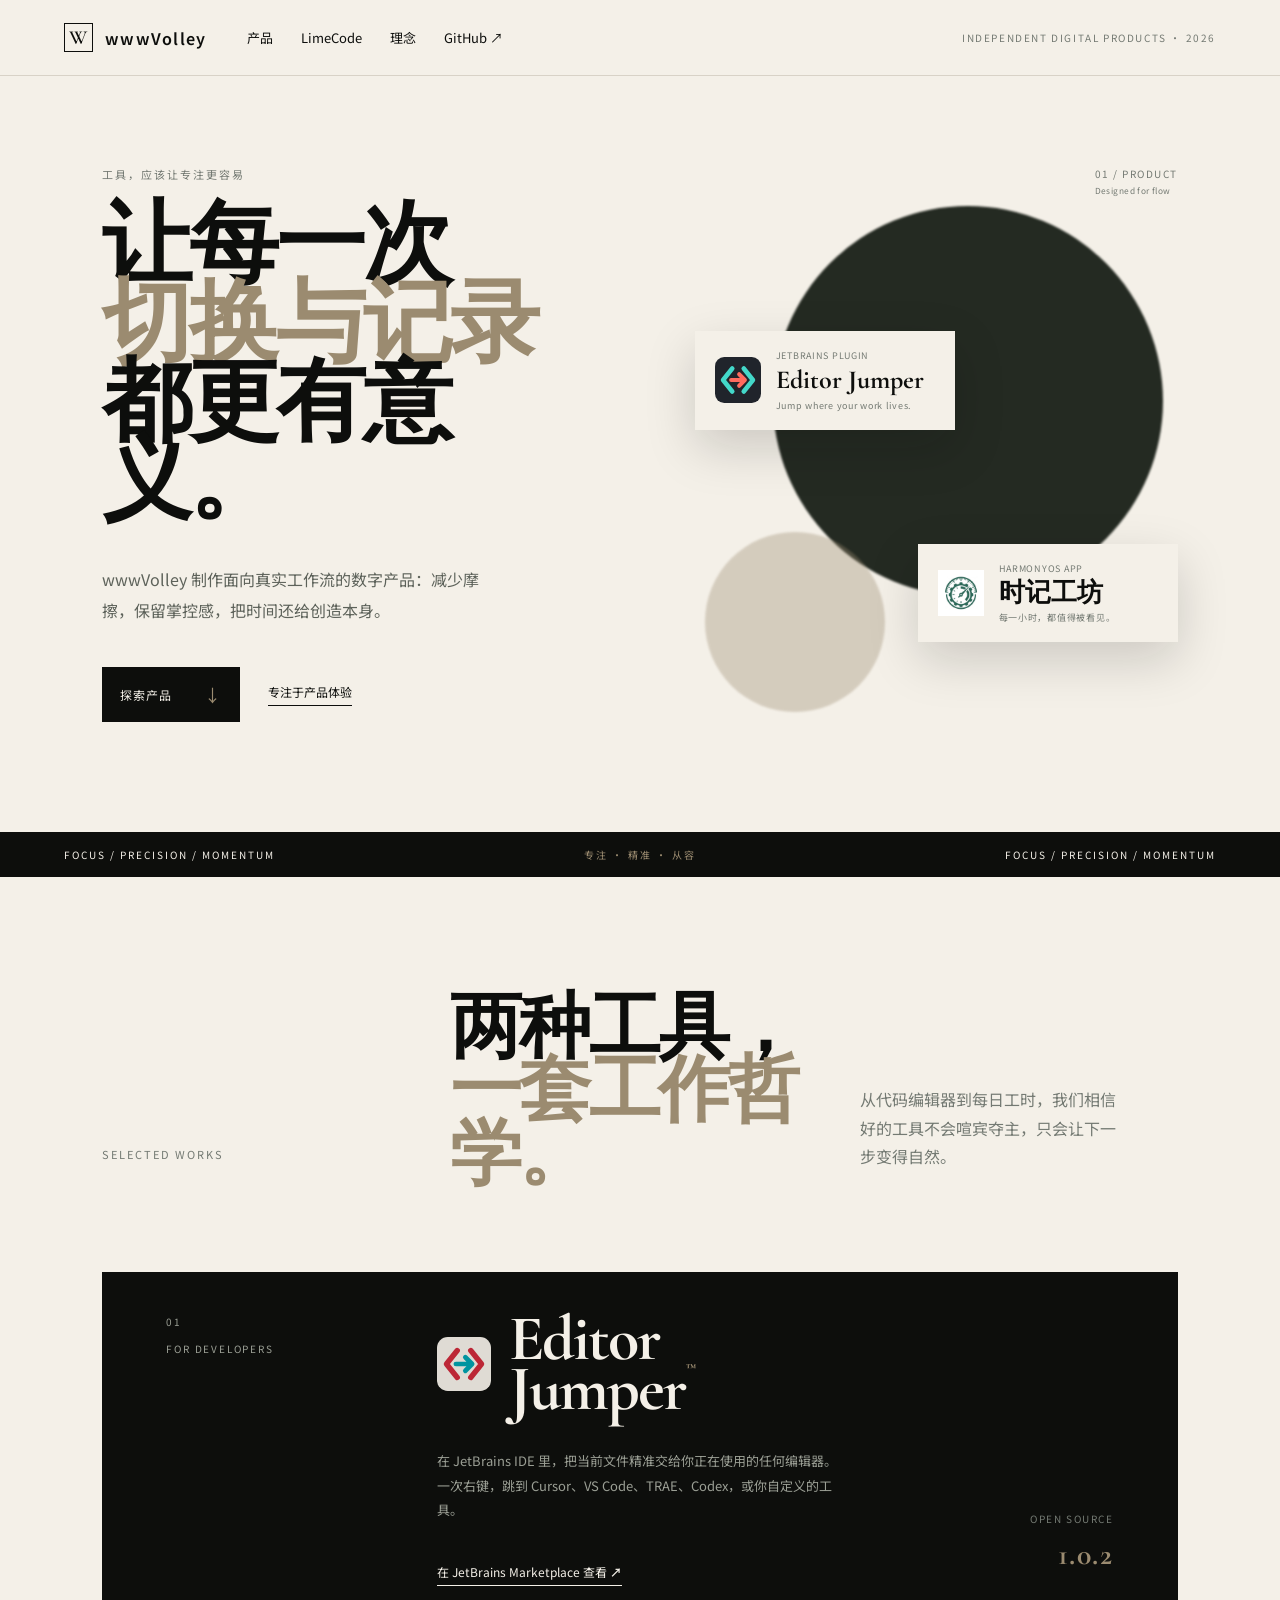
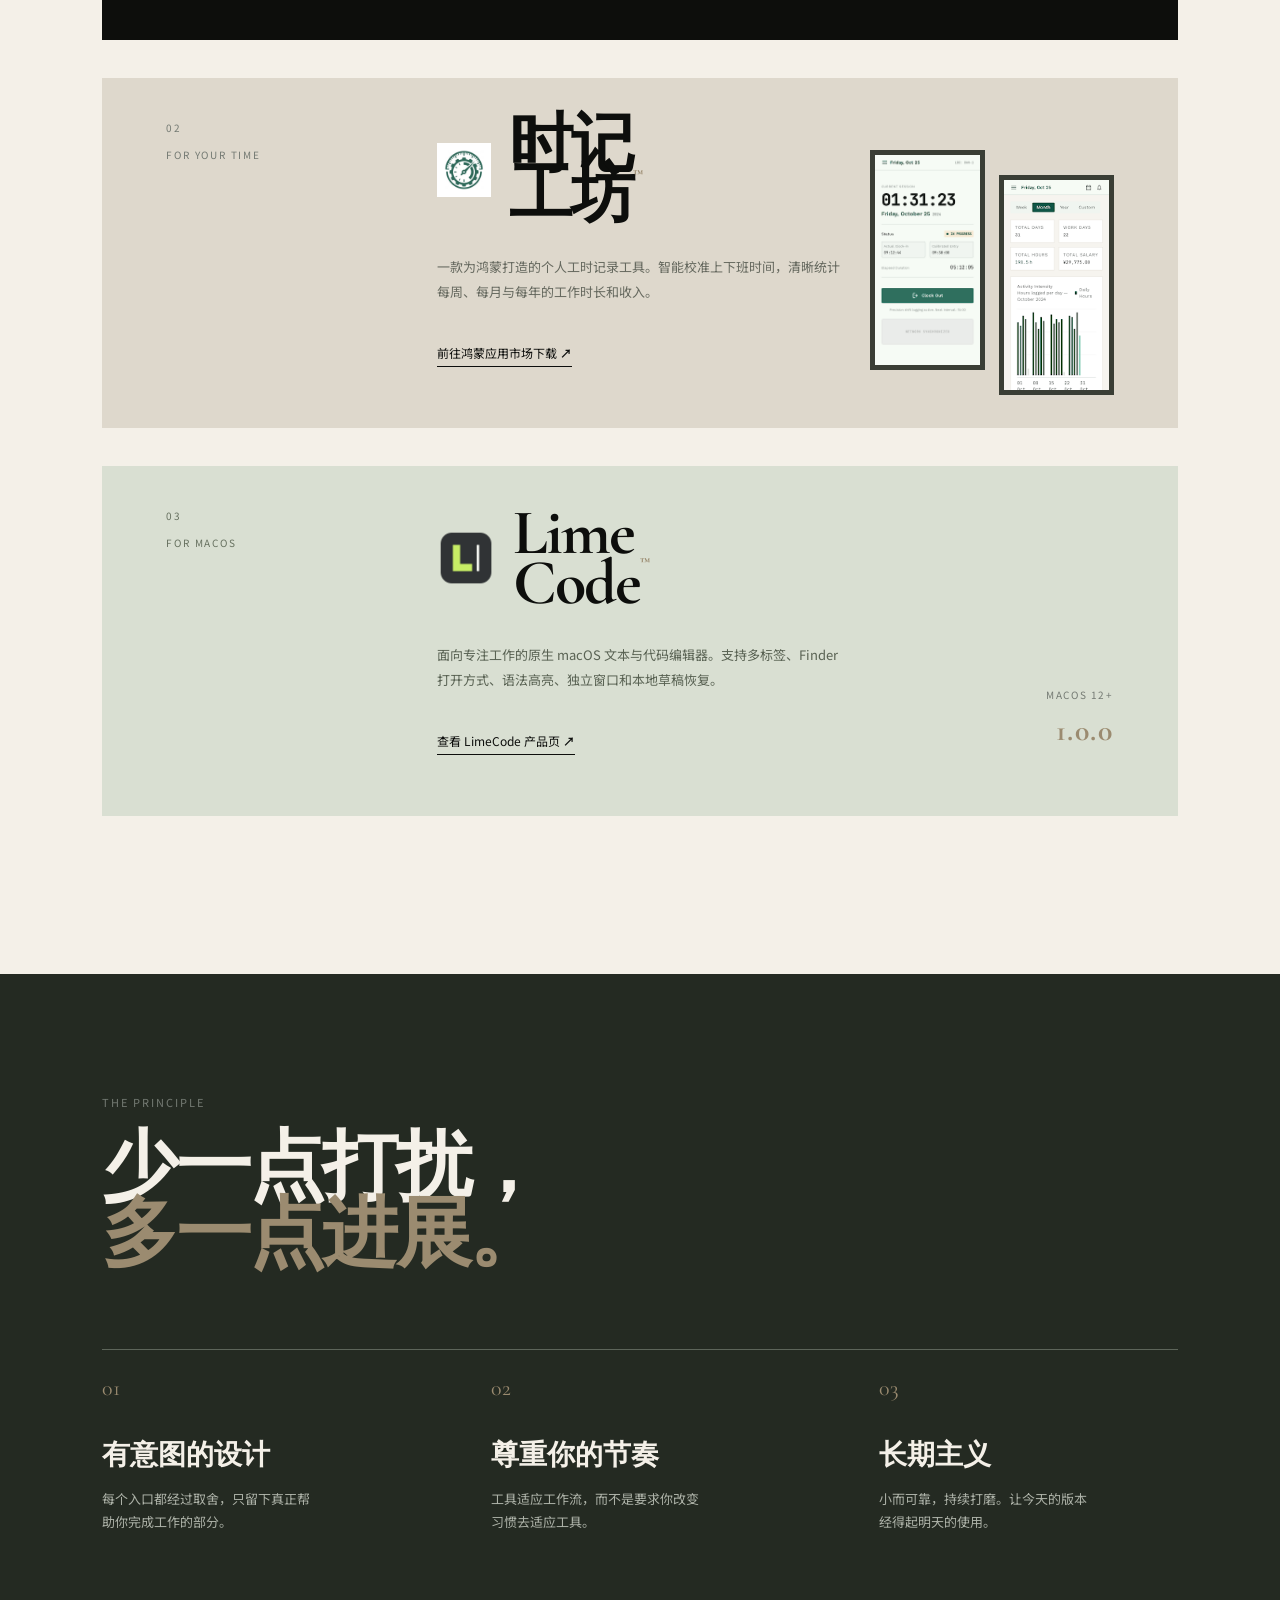
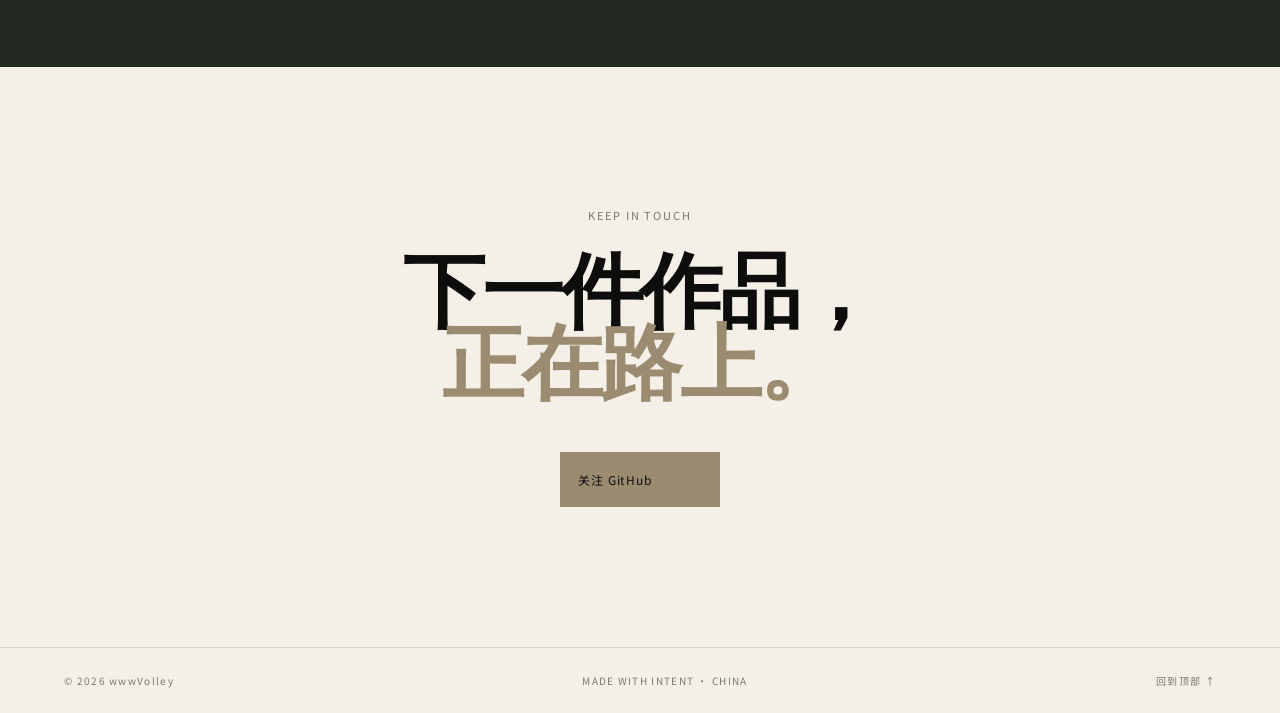
==== commit 7b2bf73b: "新增 LimeCode 商业产品官网页面" ====
--- a/index.html
+++ b/index.html
@@ -1,8 +1,9 @@
 <!doctype html><html lang="zh-CN"><head><meta charset="UTF-8"><meta name="viewport" content="width=device-width,initial-scale=1"><link rel="icon" href="assets/favicon.svg" type="image/svg+xml"><link rel="apple-touch-icon" href="assets/favicon.svg"><title>wwwVolley — Tools with intent</title><link rel="preconnect" href="https://fonts.googleapis.com"><link href="https://fonts.googleapis.com/css2?family=Cormorant+Garamond:wght@500;600;700&family=Noto+Sans+SC:wght@400;500;600;700&display=swap" rel="stylesheet"><link rel="stylesheet" href="style.css"></head><body>
-<header class="top"><a class="brand" href="#top"><span class="mark">W</span><span>wwwVolley</span></a><nav><a href="#products">产品</a><a href="#principles">理念</a><a href="https://github.com/wwwVolley" target="_blank">GitHub ↗</a></nav><span class="edition">INDEPENDENT DIGITAL PRODUCTS · 2026</span></header>
+<header class="top"><a class="brand" href="#top"><span class="mark">W</span><span>wwwVolley</span></a><nav><a href="#products">产品</a><a href="limecode.html">LimeCode</a><a href="#principles">理念</a><a href="https://github.com/wwwVolley" target="_blank" rel="noopener">GitHub ↗</a></nav><span class="edition">INDEPENDENT DIGITAL PRODUCTS · 2026</span></header>
 <main id="top"><section class="hero"><div class="hero-copy"><p class="eyebrow">工具，应该让专注更容易</p><h1>让每一次<br><em>切换与记录</em><br>都更有意义。</h1><p class="intro">wwwVolley 制作面向真实工作流的数字产品：减少摩擦，保留掌控感，把时间还给创造本身。</p><div class="hero-links"><a class="button" href="#products">探索产品 <span>↓</span></a><span class="text-link muted-link">专注于产品体验</span></div></div><div class="hero-art"><div class="orb orb-one"></div><div class="orb orb-two"></div><div class="art-label">01 / PRODUCT<br><small>Designed for flow</small></div><div class="float-card jumper-card"><img src="assets/editor-jumper.svg"><div><small>JETBRAINS PLUGIN</small><strong>Editor Jumper</strong><span>Jump where your work lives.</span></div></div><div class="float-card chrono-card"><img src="assets/chronowork-icon.png"><div><small>HARMONYOS APP</small><strong>时记工坊</strong><span>每一小时，都值得被看见。</span></div></div></div></section>
 <section class="ticker"><span>FOCUS / PRECISION / MOMENTUM</span><span>专注 · 精准 · 从容</span><span>FOCUS / PRECISION / MOMENTUM</span></section>
 <section id="products" class="products"><div class="section-head"><p class="eyebrow">SELECTED WORKS</p><h2>两种工具，<br><em>一套工作哲学。</em></h2><p>从代码编辑器到每日工时，我们相信好的工具不会喧宾夺主，只会让下一步变得自然。</p></div><article class="product product-dark"><div class="product-meta"><span>01</span><span>FOR DEVELOPERS</span></div><div class="product-content"><div class="product-title"><img src="assets/editor-jumper.svg"><h3>Editor<br>Jumper<span>™</span></h3></div><p>在 JetBrains IDE 里，把当前文件精准交给你正在使用的任何编辑器。一次右键，跳到 Cursor、VS Code、TRA﻿E、Codex，或你自定义的工具。</p><a class="arrow-link" href="https://plugins.jetbrains.com/plugin/34057-editor-jumper/reviews" target="_blank">在 JetBrains Marketplace 查看 <b>↗</b></a></div><div class="product-note">OPEN SOURCE<br><strong>1.0.2</strong></div></article>
-<article class="product product-light"><div class="product-meta"><span>02</span><span>FOR YOUR TIME</span></div><div class="product-content"><div class="product-title"><img src="assets/chronowork-icon.png"><h3>时记<br>工坊<span>™</span></h3></div><p>一款为鸿蒙打造的个人工时记录工具。智能校准上下班时间，清晰统计每周、每月与每年的工作时长和收入。</p><a class="arrow-link" href="https://appgallery.huawei.com/" target="_blank" rel="noopener">前往鸿蒙应用市场下载 <b>↗</b></a></div><div class="screens"><img src="assets/chronowork-home.png"><img src="assets/chronowork-stats.png"></div></article></section>
+<article class="product product-light"><div class="product-meta"><span>02</span><span>FOR YOUR TIME</span></div><div class="product-content"><div class="product-title"><img src="assets/chronowork-icon.png"><h3>时记<br>工坊<span>™</span></h3></div><p>一款为鸿蒙打造的个人工时记录工具。智能校准上下班时间，清晰统计每周、每月与每年的工作时长和收入。</p><a class="arrow-link" href="https://appgallery.huawei.com/" target="_blank" rel="noopener">前往鸿蒙应用市场下载 <b>↗</b></a></div><div class="screens"><img src="assets/chronowork-home.png"><img src="assets/chronowork-stats.png"></div></article>
+<article class="product product-limecode"><div class="product-meta"><span>03</span><span>FOR MACOS</span></div><div class="product-content"><div class="product-title"><img src="assets/limecode-icon.png"><h3>Lime<br>Code<span>™</span></h3></div><p>面向专注工作的原生 macOS 文本与代码编辑器。支持多标签、Finder 打开方式、语法高亮、独立窗口和本地草稿恢复。</p><a class="arrow-link" href="limecode.html">查看 LimeCode 产品页 <b>↗</b></a></div><div class="product-note">MACOS 12+<br><strong>1.0.0</strong></div></article></section>
 <section id="principles" class="principles"><p class="eyebrow">THE PRINCIPLE</p><h2>少一点打扰，<br><em>多一点进展。</em></h2><div class="principle-grid"><div><span>01</span><h4>有意图的设计</h4><p>每个入口都经过取舍，只留下真正帮助你完成工作的部分。</p></div><div><span>02</span><h4>尊重你的节奏</h4><p>工具适应工作流，而不是要求你改变习惯去适应工具。</p></div><div><span>03</span><h4>长期主义</h4><p>小而可靠，持续打磨。让今天的版本经得起明天的使用。</p></div></div></section>
 <section class="closing"><p class="eyebrow">KEEP IN TOUCH</p><h2>下一件作品，<br><em>正在路上。</em></h2><a class="button" href="https://github.com/wwwVolley" target="_blank">关注 GitHub <span>↗</span></a></section></main><footer><span>© 2026 wwwVolley</span><span>MADE WITH INTENT · CHINA</span><a href="#top">回到顶部 ↑</a></footer></body></html>
--- a/style.css
+++ b/style.css
@@ -1 +1,5 @@
 :root{--ink:#0d0e0c;--paper:#f4f0e8;--gold:#9b8b70;--muted:#747a73;--olive:#242a22}*{box-sizing:border-box}html{scroll-behavior:smooth}body{margin:0;background:var(--paper);color:var(--ink);font-family:'Noto Sans SC',sans-serif}a{color:inherit;text-decoration:none}.top{height:76px;padding:0 5vw;display:flex;align-items:center;border-bottom:1px solid #d8d2c7;gap:40px}.brand{display:flex;align-items:center;gap:12px;font-weight:600;letter-spacing:.08em}.mark{border:1px solid var(--ink);width:29px;height:29px;display:grid;place-items:center;font-family:'Cormorant Garamond';font-size:20px}.top nav{display:flex;gap:28px;font-size:13px}.top nav a:hover,.text-link:hover,.arrow-link:hover{color:var(--gold)}.edition{margin-left:auto;font-size:10px;letter-spacing:.16em;color:var(--muted)}.hero{min-height:690px;padding:90px 8vw 110px;display:grid;grid-template-columns:1fr 1fr;gap:7vw;overflow:hidden}.eyebrow{font-size:11px;letter-spacing:.18em;color:var(--muted);margin:0 0 25px}.hero h1,.section-head h2,.principles h2,.closing h2{font-family:'Cormorant Garamond',serif;font-weight:600;font-size:clamp(54px,7vw,100px);line-height:.88;letter-spacing:-.035em;margin:0}.hero h1 em,.section-head h2 em,.principles h2 em,.closing h2 em{color:var(--gold);font-style:normal}.intro{max-width:390px;line-height:1.9;color:#5d625a;margin:42px 0}.hero-links{display:flex;align-items:center;gap:28px}.button{display:inline-flex;align-items:center;gap:32px;background:var(--ink);color:var(--paper);padding:15px 18px;font-size:12px;letter-spacing:.08em}.button span{color:var(--gold);font-size:17px}.text-link,.arrow-link{font-size:12px;border-bottom:1px solid currentColor;padding-bottom:5px}.hero-art{position:relative;min-height:500px}.orb{position:absolute;border-radius:50%;filter:blur(1px)}.orb-one{width:390px;height:390px;right:3%;top:40px;background:var(--olive)}.orb-two{width:180px;height:180px;left:4%;bottom:10px;background:var(--gold);opacity:.35}.art-label{position:absolute;right:0;top:0;font-size:10px;letter-spacing:.15em;color:var(--muted);line-height:1.6}.art-label small{letter-spacing:.05em}.float-card{position:absolute;display:flex;align-items:center;gap:15px;padding:18px 20px;background:var(--paper);box-shadow:0 18px 50px #0d0e0c2b;min-width:260px}.float-card img{width:46px;height:46px;object-fit:contain}.float-card small,.float-card span{display:block;color:var(--muted);font-size:9px;letter-spacing:.08em}.float-card strong{display:block;font-family:'Cormorant Garamond';font-size:26px;line-height:1.1;margin:4px 0}.jumper-card{top:165px;left:2%}.chrono-card{right:0;bottom:80px}.ticker{background:var(--ink);color:var(--paper);padding:15px 5vw;display:flex;justify-content:space-between;font-size:10px;letter-spacing:.2em}.ticker span:nth-child(2){color:var(--gold)}.products{padding:120px 8vw}.section-head{display:grid;grid-template-columns:1fr 1.2fr 1fr;gap:30px;align-items:end;margin-bottom:85px}.section-head h2{font-size:72px}.section-head>p:last-child{line-height:1.8;color:var(--muted);max-width:270px}.product{position:relative;padding:42px 5vw 58px;margin-bottom:38px;display:grid;grid-template-columns:1fr 1.5fr 1fr;min-height:350px}.product-dark{background:var(--ink);color:var(--paper)}.product-light{background:#ded8cc}.product-meta{display:flex;flex-direction:column;gap:12px;font-size:10px;letter-spacing:.18em;color:var(--muted)}.product-dark .product-meta{color:#9b9f95}.product-content{max-width:420px}.product-title{display:flex;align-items:center;gap:18px}.product-title img{width:54px;height:54px;object-fit:contain}.product-dark .product-title img{filter:invert(1)}.product h3{font-family:'Cormorant Garamond';font-size:64px;line-height:.78;margin:0;letter-spacing:-.03em}.product h3 span{font-size:14px;vertical-align:top;color:var(--gold)}.product-content p{font-size:13px;line-height:1.9;color:#9b9f95;margin:35px 0}.product-light .product-content p{color:#66695f}.product-dark .arrow-link{color:var(--paper)}.product-note{justify-self:end;align-self:end;text-align:right;font-size:10px;letter-spacing:.16em;color:var(--muted);line-height:1.8}.product-note strong{font-family:'Cormorant Garamond';font-size:30px;color:var(--gold)}.screens{display:flex;gap:14px;align-items:end;justify-content:end}.screens img{width:115px;max-height:220px;object-fit:cover;object-position:top;border:5px solid #3a3e35}.screens img+img{transform:translateY(25px)}.principles{background:var(--olive);color:var(--paper);padding:120px 8vw}.principles h2{font-size:76px;margin-bottom:80px}.principle-grid{display:grid;grid-template-columns:repeat(3,1fr);gap:7vw;border-top:1px solid #5d655a;padding-top:25px}.principle-grid span{color:var(--gold);font-family:'Cormorant Garamond';font-size:22px}.principle-grid h4{font-family:'Cormorant Garamond';font-size:28px;margin:35px 0 10px}.principle-grid p{color:#adb2a8;font-size:13px;line-height:1.8;max-width:220px}.closing{padding:140px 8vw;text-align:center}.closing .eyebrow{margin-bottom:35px}.closing h2{font-size:82px;margin-bottom:50px}.closing .button{background:#9b8b70;color:var(--ink)}footer{border-top:1px solid #d8d2c7;padding:25px 5vw;display:flex;justify-content:space-between;font-size:10px;letter-spacing:.13em;color:var(--muted)}footer a:hover{color:var(--ink)}@media(max-width:800px){.top{padding:0 6vw}.top nav,.edition{display:none}.hero{grid-template-columns:1fr;padding:70px 8vw 60px;min-height:auto}.hero-art{min-height:410px}.orb-one{width:300px;height:300px}.section-head{display:block}.section-head h2{font-size:58px;margin-bottom:28px}.product{grid-template-columns:1fr;gap:32px;padding:30px 8vw}.product-note{justify-self:start}.screens{justify-content:start}.principle-grid{grid-template-columns:1fr;gap:35px}.principles h2,.closing h2{font-size:58px}.ticker{gap:25px;overflow:hidden;white-space:nowrap}.ticker span:nth-child(3){display:none}footer{flex-wrap:wrap;gap:15px}}
+.product-limecode{background:#d9dfd2;color:var(--ink)}.product-limecode .product-meta{color:#66705f}.product-limecode .product-content p{color:#596253}.product-limecode .product-title img{width:58px;height:58px}
+.lime-hero{min-height:700px;padding:105px 8vw 120px;display:grid;grid-template-columns:.9fr 1.1fr;gap:7vw;align-items:center;background:#d9dfd2}.lime-hero h1,.lime-section-head h2,.lime-download h2{font-family:'Cormorant Garamond',serif;font-weight:600;font-size:clamp(65px,8vw,112px);line-height:.86;letter-spacing:-.04em;margin:0}.lime-hero h1 em,.lime-section-head h2 em,.lime-download h2 em{color:var(--gold);font-style:normal}.lime-lede{max-width:430px;line-height:1.9;color:#596253;margin:38px 0}.lime-actions{display:flex;gap:28px;align-items:center}.lime-note{font-size:10px;letter-spacing:.12em;color:#66705f;margin-top:42px}.editor-stage{position:relative;min-height:470px;display:flex;align-items:center;justify-content:center}.editor-stage:before{content:'LIMECODE / 01';position:absolute;right:0;top:15px;letter-spacing:.18em;font-size:10px;color:#66705f}.editor-window{width:min(620px,100%);background:#161915;color:#d8dfd2;box-shadow:25px 30px 0 #b7c0ae;transform:rotate(1.3deg)}.editor-bar{height:42px;border-bottom:1px solid #343c32;display:flex;align-items:center;justify-content:center;position:relative;font-size:11px;letter-spacing:.08em}.traffic{position:absolute;left:16px;display:flex;gap:6px}.traffic i{width:8px;height:8px;border-radius:50%;background:#89917f}.traffic i:nth-child(2){background:#b2a383}.traffic i:nth-child(3){background:#d9dfd2}.editor-status{position:absolute;right:16px;color:#7b8676;font-size:9px}.editor-tabs{display:flex;align-items:center;height:38px;background:#20251e;border-bottom:1px solid #343c32;font-size:11px}.tab{padding:12px 18px;color:#7b8676}.tab.active{color:#d9dfd2;border-bottom:2px solid #b58b58}.tab b{font-weight:400;margin-left:10px;color:#849080}.tab-add{margin-left:auto;padding:10px 15px;color:#b58b58;font-size:17px}.editor-body{display:flex;min-height:340px;padding:22px 0 28px;font-family:'Space Mono',monospace;font-size:12px;line-height:1.85}.gutter{width:48px;text-align:right;padding-right:15px;color:#596253;user-select:none}.editor-body pre{margin:0;color:#c3cdbd;white-space:pre-wrap}.editor-body .kw{color:#b58b58}.editor-body .type{color:#d8dfd2}.editor-body .str{color:#a7b88b}.lime-details{padding:125px 8vw;background:var(--paper)}.lime-section-head{display:grid;grid-template-columns:1fr 1.2fr 1fr;gap:30px;align-items:end;margin-bottom:75px}.lime-section-head h2{font-size:75px}.lime-section-head>p:last-child{line-height:1.8;color:var(--muted);max-width:280px}.lime-feature-grid{display:grid;grid-template-columns:repeat(3,1fr);gap:7vw;border-top:1px solid #d8d2c7;padding-top:25px}.lime-feature-grid span{color:var(--gold);font-family:'Cormorant Garamond';font-size:22px}.lime-feature-grid h3{font-family:'Cormorant Garamond';font-size:31px;margin:28px 0 12px}.lime-feature-grid p{color:var(--muted);font-size:13px;line-height:1.8;max-width:250px}.lime-download{padding:125px 8vw;display:grid;grid-template-columns:.9fr 1.1fr;gap:8vw;background:var(--olive);color:var(--paper)}.lime-download h2{font-size:76px}.download-intro{max-width:350px;line-height:1.8;color:#adb2a8;margin-top:35px}.download-list{border-top:1px solid #5d655a}.download-row{min-height:92px;border-bottom:1px solid #5d655a;display:flex;justify-content:space-between;align-items:center;gap:20px}.download-row strong,.download-row span{display:block}.download-row strong{font-family:'Cormorant Garamond';font-size:28px}.download-row span:not(.release-state){font-size:11px;color:#adb2a8;margin-top:5px}.release-state{font-size:10px;letter-spacing:.13em;color:var(--gold);text-transform:uppercase}.lime-trust{text-align:center;padding:110px 8vw;background:#d9dfd2}.lime-trust>p:nth-child(2){font-family:'Cormorant Garamond';font-size:42px;max-width:650px;margin:0 auto 30px}.lime-trust .arrow-link{font-size:12px}
+@media(max-width:800px){.lime-hero,.lime-download{grid-template-columns:1fr;padding:75px 8vw}.lime-hero{min-height:auto}.editor-stage{min-height:390px;margin-top:25px}.editor-window{box-shadow:14px 18px 0 #b7c0ae}.lime-section-head{display:block}.lime-section-head h2{font-size:58px;margin-bottom:25px}.lime-feature-grid{grid-template-columns:1fr;gap:35px}.lime-download h2{font-size:60px}.lime-trust>p:nth-child(2){font-size:33px}.editor-body{font-size:10px}.tab{padding:12px 8px}.privacy-copy{margin-left:0;font-size:14px}}
+.privacy-copy{max-width:760px;margin-left:33%;font-size:15px;line-height:2;color:#596253}.privacy-copy p{margin:0 0 25px}
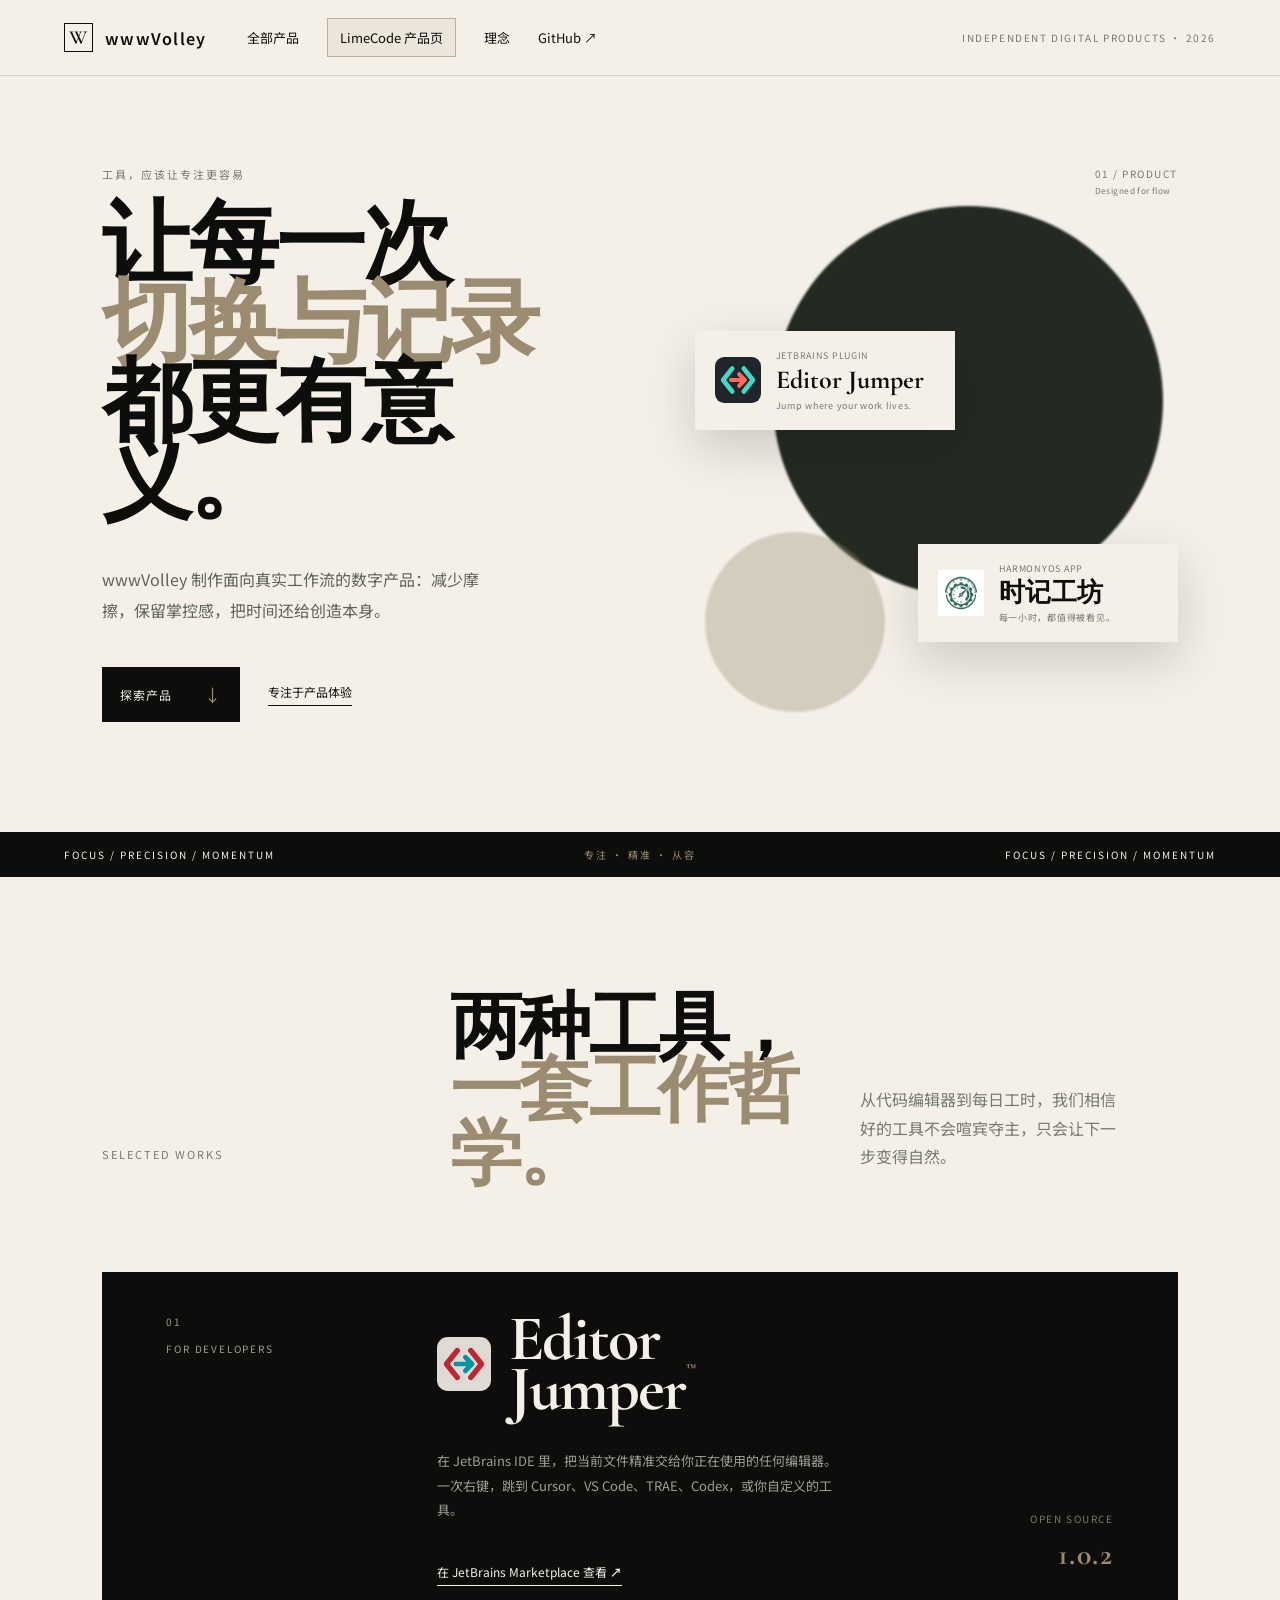
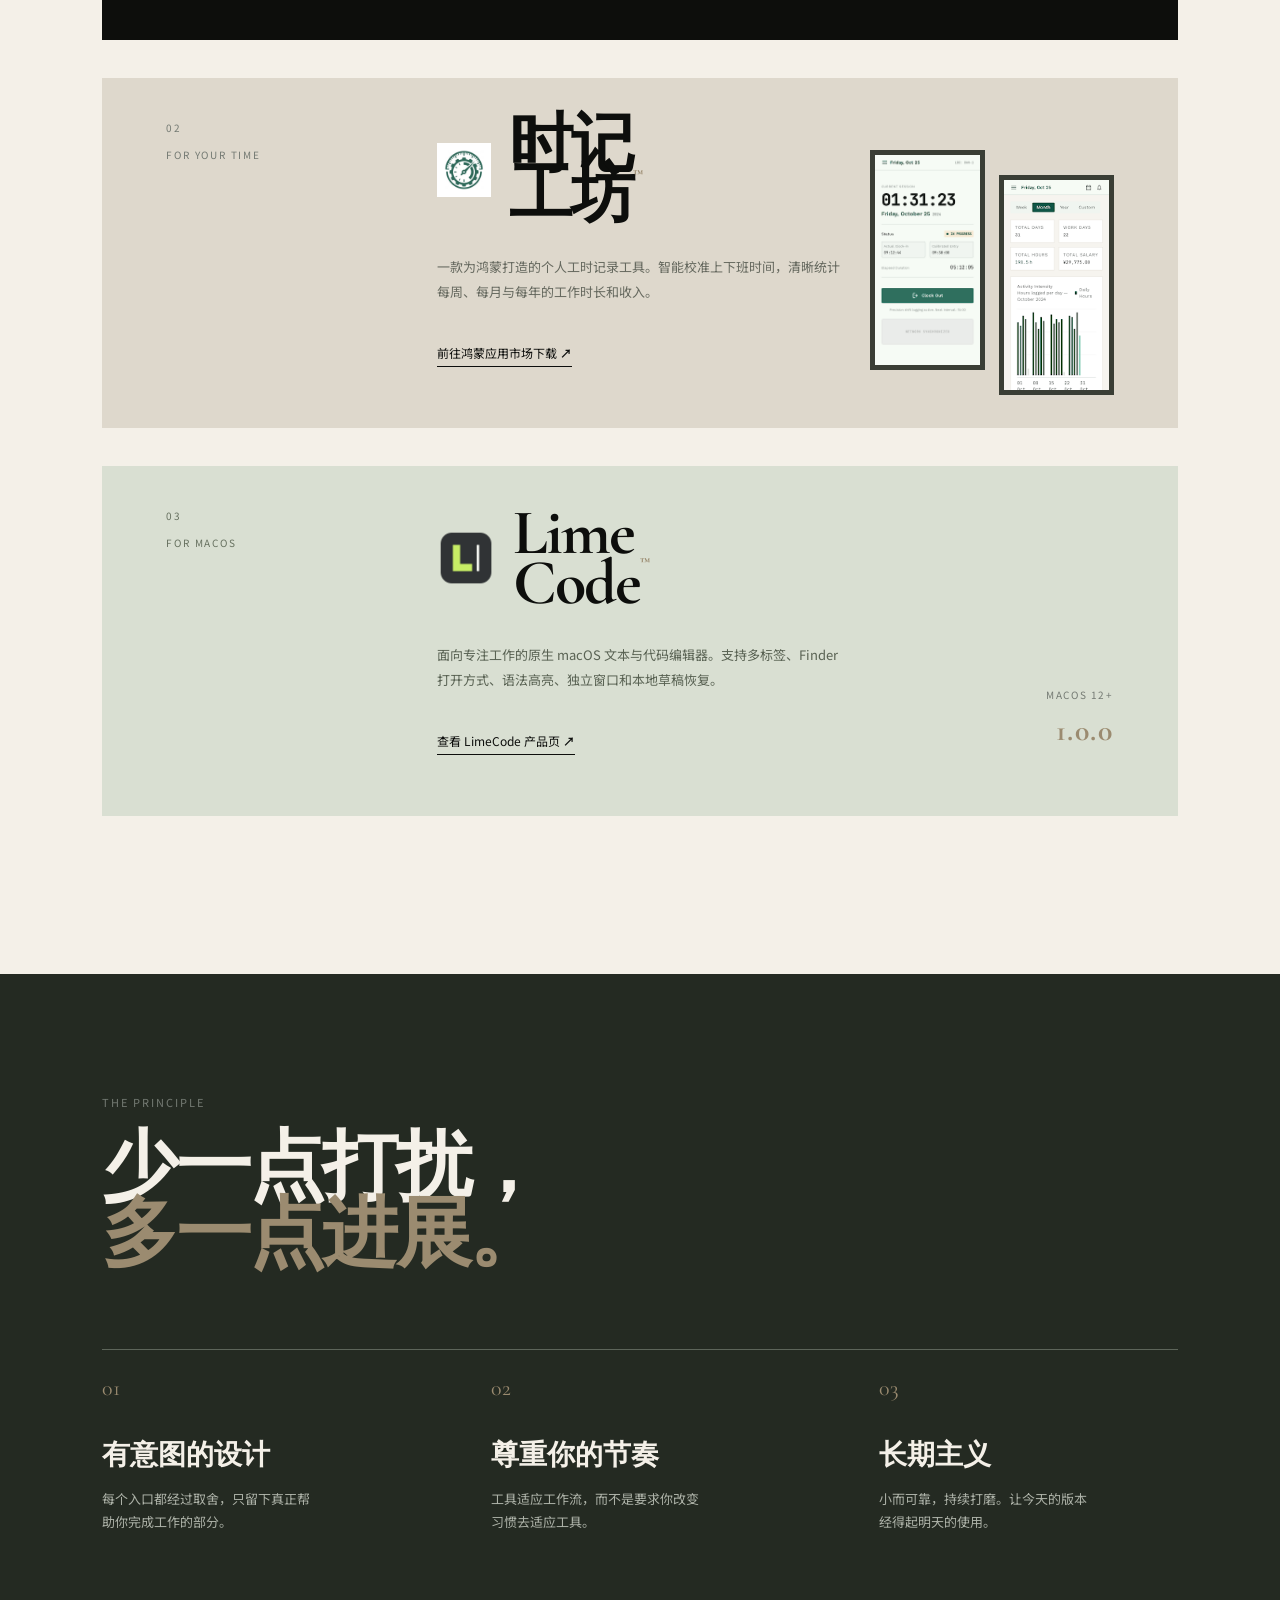
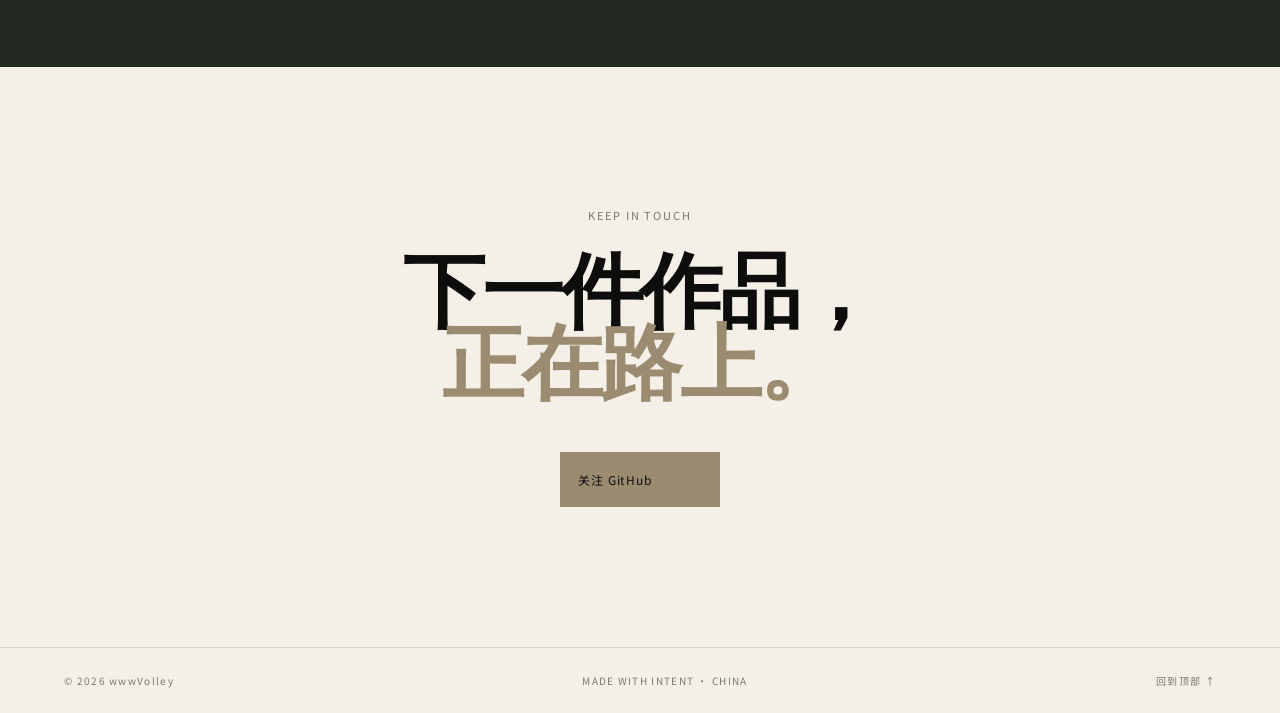
==== commit f02e1c12: "明确 LimeCode 产品页入口" ====
--- a/index.html
+++ b/index.html
@@ -1,5 +1,5 @@
 <!doctype html><html lang="zh-CN"><head><meta charset="UTF-8"><meta name="viewport" content="width=device-width,initial-scale=1"><link rel="icon" href="assets/favicon.svg" type="image/svg+xml"><link rel="apple-touch-icon" href="assets/favicon.svg"><title>wwwVolley — Tools with intent</title><link rel="preconnect" href="https://fonts.googleapis.com"><link href="https://fonts.googleapis.com/css2?family=Cormorant+Garamond:wght@500;600;700&family=Noto+Sans+SC:wght@400;500;600;700&display=swap" rel="stylesheet"><link rel="stylesheet" href="style.css"></head><body>
-<header class="top"><a class="brand" href="#top"><span class="mark">W</span><span>wwwVolley</span></a><nav><a href="#products">产品</a><a href="limecode.html">LimeCode</a><a href="#principles">理念</a><a href="https://github.com/wwwVolley" target="_blank" rel="noopener">GitHub ↗</a></nav><span class="edition">INDEPENDENT DIGITAL PRODUCTS · 2026</span></header>
+<header class="top"><a class="brand" href="#top"><span class="mark">W</span><span>wwwVolley</span></a><nav><a href="#products">全部产品</a><a class="product-nav-link" href="/limecode.html" aria-label="打开 LimeCode 产品页">LimeCode 产品页</a><a href="#principles">理念</a><a href="https://github.com/wwwVolley" target="_blank" rel="noopener">GitHub ↗</a></nav><span class="edition">INDEPENDENT DIGITAL PRODUCTS · 2026</span></header>
 <main id="top"><section class="hero"><div class="hero-copy"><p class="eyebrow">工具，应该让专注更容易</p><h1>让每一次<br><em>切换与记录</em><br>都更有意义。</h1><p class="intro">wwwVolley 制作面向真实工作流的数字产品：减少摩擦，保留掌控感，把时间还给创造本身。</p><div class="hero-links"><a class="button" href="#products">探索产品 <span>↓</span></a><span class="text-link muted-link">专注于产品体验</span></div></div><div class="hero-art"><div class="orb orb-one"></div><div class="orb orb-two"></div><div class="art-label">01 / PRODUCT<br><small>Designed for flow</small></div><div class="float-card jumper-card"><img src="assets/editor-jumper.svg"><div><small>JETBRAINS PLUGIN</small><strong>Editor Jumper</strong><span>Jump where your work lives.</span></div></div><div class="float-card chrono-card"><img src="assets/chronowork-icon.png"><div><small>HARMONYOS APP</small><strong>时记工坊</strong><span>每一小时，都值得被看见。</span></div></div></div></section>
 <section class="ticker"><span>FOCUS / PRECISION / MOMENTUM</span><span>专注 · 精准 · 从容</span><span>FOCUS / PRECISION / MOMENTUM</span></section>
 <section id="products" class="products"><div class="section-head"><p class="eyebrow">SELECTED WORKS</p><h2>两种工具，<br><em>一套工作哲学。</em></h2><p>从代码编辑器到每日工时，我们相信好的工具不会喧宾夺主，只会让下一步变得自然。</p></div><article class="product product-dark"><div class="product-meta"><span>01</span><span>FOR DEVELOPERS</span></div><div class="product-content"><div class="product-title"><img src="assets/editor-jumper.svg"><h3>Editor<br>Jumper<span>™</span></h3></div><p>在 JetBrains IDE 里，把当前文件精准交给你正在使用的任何编辑器。一次右键，跳到 Cursor、VS Code、TRA﻿E、Codex，或你自定义的工具。</p><a class="arrow-link" href="https://plugins.jetbrains.com/plugin/34057-editor-jumper/reviews" target="_blank">在 JetBrains Marketplace 查看 <b>↗</b></a></div><div class="product-note">OPEN SOURCE<br><strong>1.0.2</strong></div></article>
--- a/style.css
+++ b/style.css
@@ -3,3 +3,4 @@
 .lime-hero{min-height:700px;padding:105px 8vw 120px;display:grid;grid-template-columns:.9fr 1.1fr;gap:7vw;align-items:center;background:#d9dfd2}.lime-hero h1,.lime-section-head h2,.lime-download h2{font-family:'Cormorant Garamond',serif;font-weight:600;font-size:clamp(65px,8vw,112px);line-height:.86;letter-spacing:-.04em;margin:0}.lime-hero h1 em,.lime-section-head h2 em,.lime-download h2 em{color:var(--gold);font-style:normal}.lime-lede{max-width:430px;line-height:1.9;color:#596253;margin:38px 0}.lime-actions{display:flex;gap:28px;align-items:center}.lime-note{font-size:10px;letter-spacing:.12em;color:#66705f;margin-top:42px}.editor-stage{position:relative;min-height:470px;display:flex;align-items:center;justify-content:center}.editor-stage:before{content:'LIMECODE / 01';position:absolute;right:0;top:15px;letter-spacing:.18em;font-size:10px;color:#66705f}.editor-window{width:min(620px,100%);background:#161915;color:#d8dfd2;box-shadow:25px 30px 0 #b7c0ae;transform:rotate(1.3deg)}.editor-bar{height:42px;border-bottom:1px solid #343c32;display:flex;align-items:center;justify-content:center;position:relative;font-size:11px;letter-spacing:.08em}.traffic{position:absolute;left:16px;display:flex;gap:6px}.traffic i{width:8px;height:8px;border-radius:50%;background:#89917f}.traffic i:nth-child(2){background:#b2a383}.traffic i:nth-child(3){background:#d9dfd2}.editor-status{position:absolute;right:16px;color:#7b8676;font-size:9px}.editor-tabs{display:flex;align-items:center;height:38px;background:#20251e;border-bottom:1px solid #343c32;font-size:11px}.tab{padding:12px 18px;color:#7b8676}.tab.active{color:#d9dfd2;border-bottom:2px solid #b58b58}.tab b{font-weight:400;margin-left:10px;color:#849080}.tab-add{margin-left:auto;padding:10px 15px;color:#b58b58;font-size:17px}.editor-body{display:flex;min-height:340px;padding:22px 0 28px;font-family:'Space Mono',monospace;font-size:12px;line-height:1.85}.gutter{width:48px;text-align:right;padding-right:15px;color:#596253;user-select:none}.editor-body pre{margin:0;color:#c3cdbd;white-space:pre-wrap}.editor-body .kw{color:#b58b58}.editor-body .type{color:#d8dfd2}.editor-body .str{color:#a7b88b}.lime-details{padding:125px 8vw;background:var(--paper)}.lime-section-head{display:grid;grid-template-columns:1fr 1.2fr 1fr;gap:30px;align-items:end;margin-bottom:75px}.lime-section-head h2{font-size:75px}.lime-section-head>p:last-child{line-height:1.8;color:var(--muted);max-width:280px}.lime-feature-grid{display:grid;grid-template-columns:repeat(3,1fr);gap:7vw;border-top:1px solid #d8d2c7;padding-top:25px}.lime-feature-grid span{color:var(--gold);font-family:'Cormorant Garamond';font-size:22px}.lime-feature-grid h3{font-family:'Cormorant Garamond';font-size:31px;margin:28px 0 12px}.lime-feature-grid p{color:var(--muted);font-size:13px;line-height:1.8;max-width:250px}.lime-download{padding:125px 8vw;display:grid;grid-template-columns:.9fr 1.1fr;gap:8vw;background:var(--olive);color:var(--paper)}.lime-download h2{font-size:76px}.download-intro{max-width:350px;line-height:1.8;color:#adb2a8;margin-top:35px}.download-list{border-top:1px solid #5d655a}.download-row{min-height:92px;border-bottom:1px solid #5d655a;display:flex;justify-content:space-between;align-items:center;gap:20px}.download-row strong,.download-row span{display:block}.download-row strong{font-family:'Cormorant Garamond';font-size:28px}.download-row span:not(.release-state){font-size:11px;color:#adb2a8;margin-top:5px}.release-state{font-size:10px;letter-spacing:.13em;color:var(--gold);text-transform:uppercase}.lime-trust{text-align:center;padding:110px 8vw;background:#d9dfd2}.lime-trust>p:nth-child(2){font-family:'Cormorant Garamond';font-size:42px;max-width:650px;margin:0 auto 30px}.lime-trust .arrow-link{font-size:12px}
 @media(max-width:800px){.lime-hero,.lime-download{grid-template-columns:1fr;padding:75px 8vw}.lime-hero{min-height:auto}.editor-stage{min-height:390px;margin-top:25px}.editor-window{box-shadow:14px 18px 0 #b7c0ae}.lime-section-head{display:block}.lime-section-head h2{font-size:58px;margin-bottom:25px}.lime-feature-grid{grid-template-columns:1fr;gap:35px}.lime-download h2{font-size:60px}.lime-trust>p:nth-child(2){font-size:33px}.editor-body{font-size:10px}.tab{padding:12px 8px}.privacy-copy{margin-left:0;font-size:14px}}
 .privacy-copy{max-width:760px;margin-left:33%;font-size:15px;line-height:2;color:#596253}.privacy-copy p{margin:0 0 25px}
+.top nav{align-items:center}.product-nav-link{padding:9px 12px;border:1px solid #b8b1a3;background:#ebe5da}.product-nav-link:hover{background:var(--ink);color:var(--paper);border-color:var(--ink)}
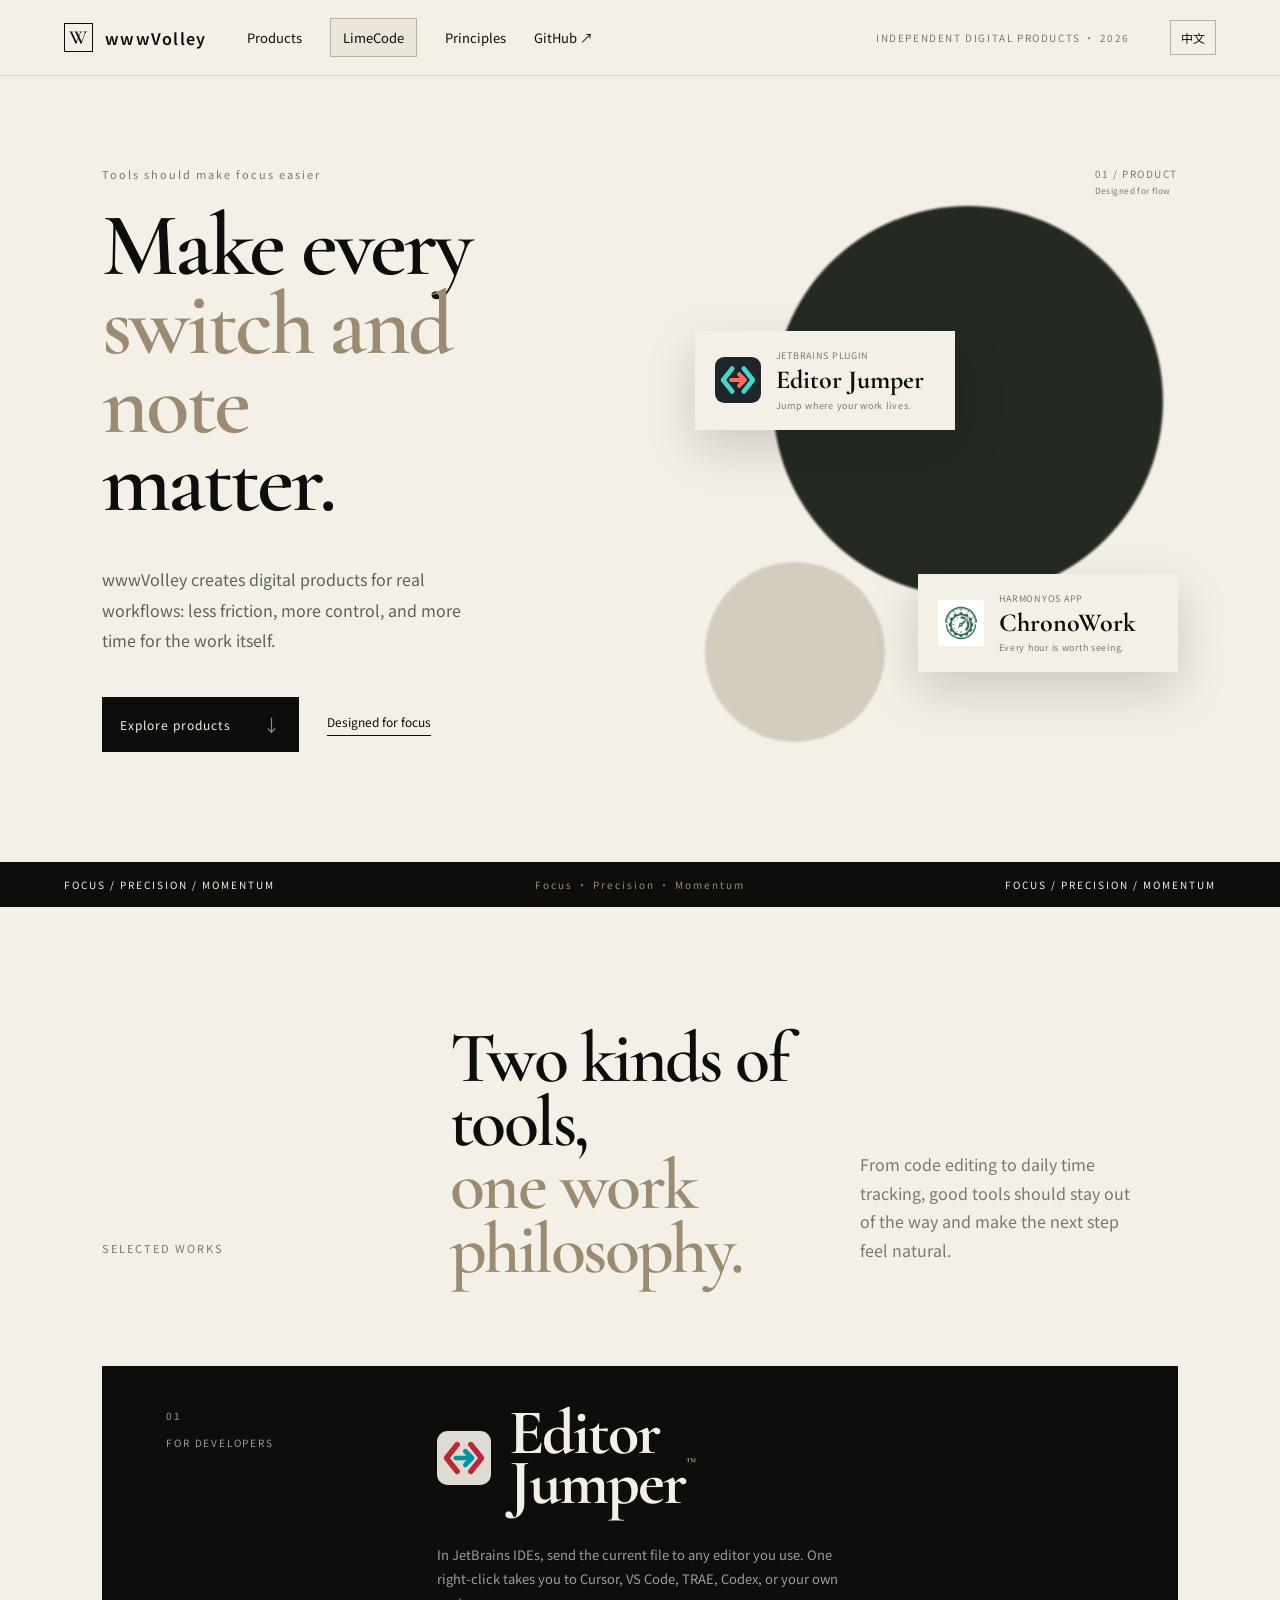
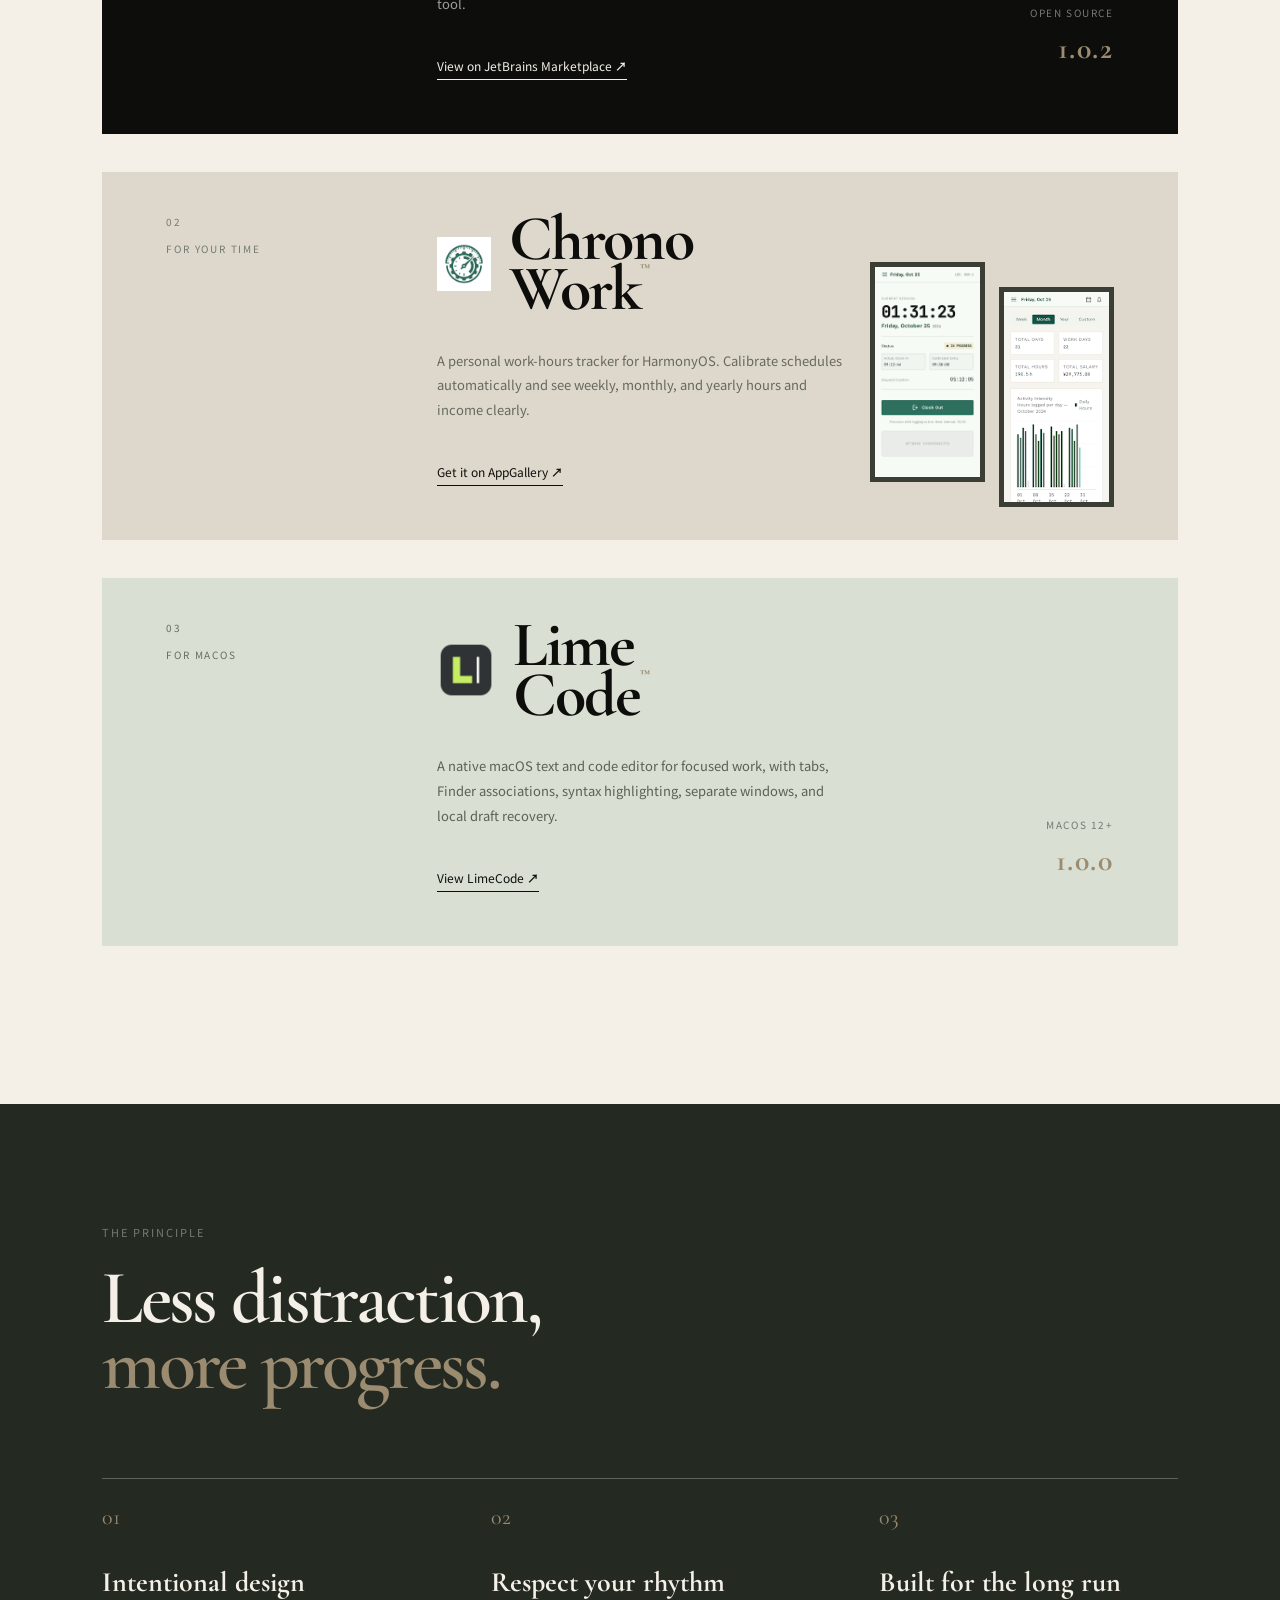
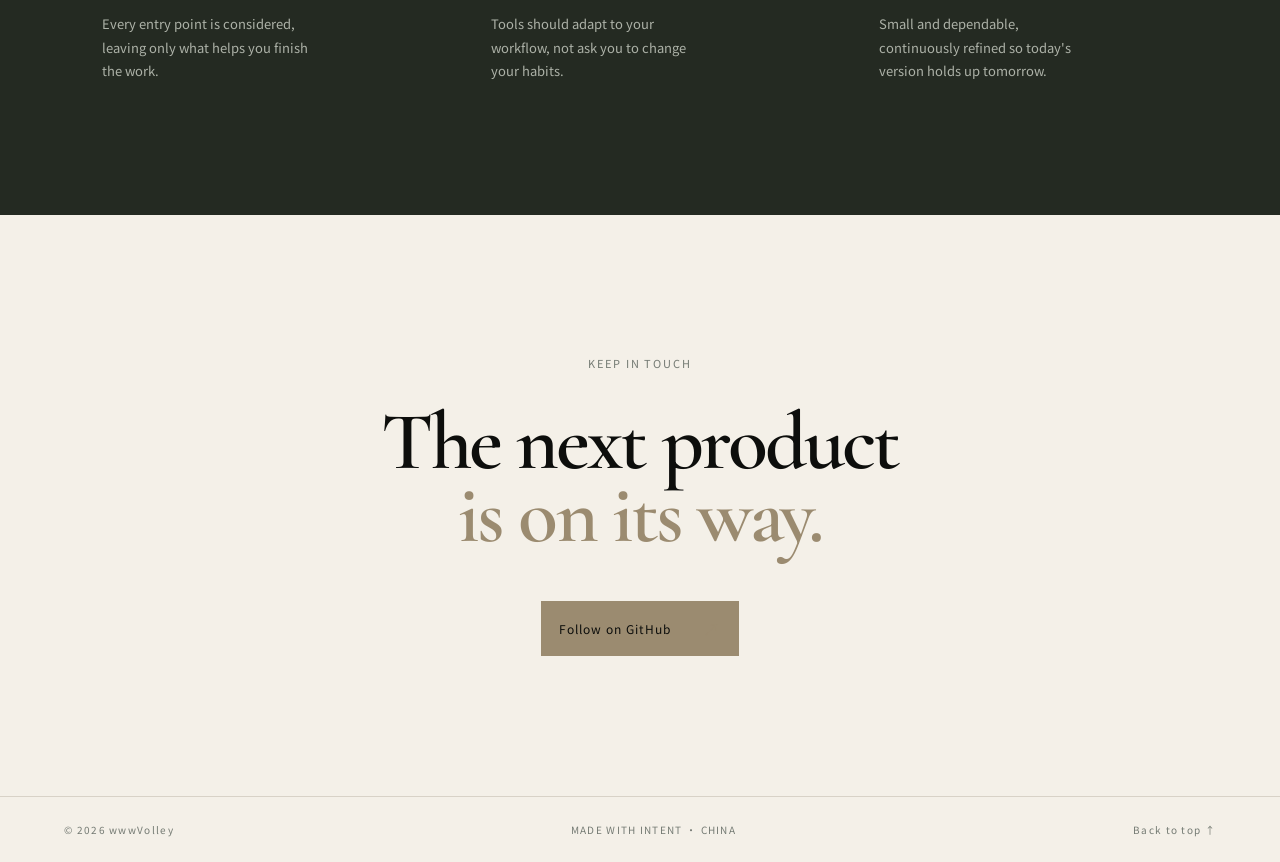
==== commit 1491dda4: "官网增加中英文切换" ====
--- a/index.html
+++ b/index.html
@@ -1,9 +1,9 @@
-<!doctype html><html lang="zh-CN"><head><meta charset="UTF-8"><meta name="viewport" content="width=device-width,initial-scale=1"><link rel="icon" href="assets/favicon.svg" type="image/svg+xml"><link rel="apple-touch-icon" href="assets/favicon.svg"><title>wwwVolley — Tools with intent</title><link rel="preconnect" href="https://fonts.googleapis.com"><link href="https://fonts.googleapis.com/css2?family=Cormorant+Garamond:wght@500;600;700&family=Noto+Sans+SC:wght@400;500;600;700&display=swap" rel="stylesheet"><link rel="stylesheet" href="style.css"></head><body>
-<header class="top"><a class="brand" href="#top"><span class="mark">W</span><span>wwwVolley</span></a><nav><a href="#products">全部产品</a><a class="product-nav-link" href="/limecode.html" aria-label="打开 LimeCode 产品页">LimeCode 产品页</a><a href="#principles">理念</a><a href="https://github.com/wwwVolley" target="_blank" rel="noopener">GitHub ↗</a></nav><span class="edition">INDEPENDENT DIGITAL PRODUCTS · 2026</span></header>
-<main id="top"><section class="hero"><div class="hero-copy"><p class="eyebrow">工具，应该让专注更容易</p><h1>让每一次<br><em>切换与记录</em><br>都更有意义。</h1><p class="intro">wwwVolley 制作面向真实工作流的数字产品：减少摩擦，保留掌控感，把时间还给创造本身。</p><div class="hero-links"><a class="button" href="#products">探索产品 <span>↓</span></a><span class="text-link muted-link">专注于产品体验</span></div></div><div class="hero-art"><div class="orb orb-one"></div><div class="orb orb-two"></div><div class="art-label">01 / PRODUCT<br><small>Designed for flow</small></div><div class="float-card jumper-card"><img src="assets/editor-jumper.svg"><div><small>JETBRAINS PLUGIN</small><strong>Editor Jumper</strong><span>Jump where your work lives.</span></div></div><div class="float-card chrono-card"><img src="assets/chronowork-icon.png"><div><small>HARMONYOS APP</small><strong>时记工坊</strong><span>每一小时，都值得被看见。</span></div></div></div></section>
-<section class="ticker"><span>FOCUS / PRECISION / MOMENTUM</span><span>专注 · 精准 · 从容</span><span>FOCUS / PRECISION / MOMENTUM</span></section>
-<section id="products" class="products"><div class="section-head"><p class="eyebrow">SELECTED WORKS</p><h2>两种工具，<br><em>一套工作哲学。</em></h2><p>从代码编辑器到每日工时，我们相信好的工具不会喧宾夺主，只会让下一步变得自然。</p></div><article class="product product-dark"><div class="product-meta"><span>01</span><span>FOR DEVELOPERS</span></div><div class="product-content"><div class="product-title"><img src="assets/editor-jumper.svg"><h3>Editor<br>Jumper<span>™</span></h3></div><p>在 JetBrains IDE 里，把当前文件精准交给你正在使用的任何编辑器。一次右键，跳到 Cursor、VS Code、TRA﻿E、Codex，或你自定义的工具。</p><a class="arrow-link" href="https://plugins.jetbrains.com/plugin/34057-editor-jumper/reviews" target="_blank">在 JetBrains Marketplace 查看 <b>↗</b></a></div><div class="product-note">OPEN SOURCE<br><strong>1.0.2</strong></div></article>
-<article class="product product-light"><div class="product-meta"><span>02</span><span>FOR YOUR TIME</span></div><div class="product-content"><div class="product-title"><img src="assets/chronowork-icon.png"><h3>时记<br>工坊<span>™</span></h3></div><p>一款为鸿蒙打造的个人工时记录工具。智能校准上下班时间，清晰统计每周、每月与每年的工作时长和收入。</p><a class="arrow-link" href="https://appgallery.huawei.com/" target="_blank" rel="noopener">前往鸿蒙应用市场下载 <b>↗</b></a></div><div class="screens"><img src="assets/chronowork-home.png"><img src="assets/chronowork-stats.png"></div></article>
-<article class="product product-limecode"><div class="product-meta"><span>03</span><span>FOR MACOS</span></div><div class="product-content"><div class="product-title"><img src="assets/limecode-icon.png"><h3>Lime<br>Code<span>™</span></h3></div><p>面向专注工作的原生 macOS 文本与代码编辑器。支持多标签、Finder 打开方式、语法高亮、独立窗口和本地草稿恢复。</p><a class="arrow-link" href="limecode.html">查看 LimeCode 产品页 <b>↗</b></a></div><div class="product-note">MACOS 12+<br><strong>1.0.0</strong></div></article></section>
-<section id="principles" class="principles"><p class="eyebrow">THE PRINCIPLE</p><h2>少一点打扰，<br><em>多一点进展。</em></h2><div class="principle-grid"><div><span>01</span><h4>有意图的设计</h4><p>每个入口都经过取舍，只留下真正帮助你完成工作的部分。</p></div><div><span>02</span><h4>尊重你的节奏</h4><p>工具适应工作流，而不是要求你改变习惯去适应工具。</p></div><div><span>03</span><h4>长期主义</h4><p>小而可靠，持续打磨。让今天的版本经得起明天的使用。</p></div></div></section>
-<section class="closing"><p class="eyebrow">KEEP IN TOUCH</p><h2>下一件作品，<br><em>正在路上。</em></h2><a class="button" href="https://github.com/wwwVolley" target="_blank">关注 GitHub <span>↗</span></a></section></main><footer><span>© 2026 wwwVolley</span><span>MADE WITH INTENT · CHINA</span><a href="#top">回到顶部 ↑</a></footer></body></html>
+<!doctype html><html lang="en"><head><meta charset="UTF-8"><meta name="viewport" content="width=device-width,initial-scale=1"><meta name="description" content="wwwVolley creates focused digital products for real workflows."><link rel="icon" href="assets/favicon.svg" type="image/svg+xml"><link rel="apple-touch-icon" href="assets/favicon.svg"><title>wwwVolley — Tools with intent</title><link rel="preconnect" href="https://fonts.googleapis.com"><link href="https://fonts.googleapis.com/css2?family=Cormorant+Garamond:wght@500;600;700&family=Noto+Sans+SC:wght@400;500;600;700&display=swap" rel="stylesheet"><link rel="stylesheet" href="style.css"></head><body>
+<header class="top"><a class="brand" href="#top"><span class="mark">W</span><span>wwwVolley</span></a><nav><a href="#products" data-i18n="nav.products">Products</a><a class="product-nav-link" href="/limecode.html" data-i18n="nav.limecode">LimeCode</a><a href="#principles" data-i18n="nav.principles">Principles</a><a href="https://github.com/wwwVolley" target="_blank" rel="noopener">GitHub ↗</a></nav><span class="edition">INDEPENDENT DIGITAL PRODUCTS · 2026</span><button class="language-toggle" type="button" aria-label="Switch language">中文</button></header>
+<main id="top"><section class="hero"><div class="hero-copy"><p class="eyebrow" data-i18n="home.hero.eyebrow">Tools should make focus easier</p><h1 data-i18n-html="home.hero.title">Make every<br><em>switch and note</em><br>matter.</h1><p class="intro" data-i18n="home.hero.intro">wwwVolley creates digital products for real workflows: less friction, more control, and more time for the work itself.</p><div class="hero-links"><a class="button" href="#products" data-i18n="home.hero.button">Explore products <span>↓</span></a><span class="text-link muted-link" data-i18n="home.hero.note">Designed for focus</span></div></div><div class="hero-art"><div class="orb orb-one"></div><div class="orb orb-two"></div><div class="art-label">01 / PRODUCT<br><small>Designed for flow</small></div><div class="float-card jumper-card"><img src="assets/editor-jumper.svg"><div><small>JETBRAINS PLUGIN</small><strong>Editor Jumper</strong><span data-i18n="home.jumper">Jump where your work lives.</span></div></div><div class="float-card chrono-card"><img src="assets/chronowork-icon.png"><div><small>HARMONYOS APP</small><strong data-i18n="home.chronowork.title">ChronoWork</strong><span data-i18n="home.chronowork.tagline">Every hour is worth seeing.</span></div></div></div></section>
+<section class="ticker"><span>FOCUS / PRECISION / MOMENTUM</span><span data-i18n="home.ticker">Focus · Precision · Momentum</span><span>FOCUS / PRECISION / MOMENTUM</span></section>
+<section id="products" class="products"><div class="section-head"><p class="eyebrow" data-i18n="home.products.eyebrow">SELECTED WORKS</p><h2 data-i18n-html="home.products.title">Two kinds of tools,<br><em>one work philosophy.</em></h2><p data-i18n="home.products.intro">From code editing to daily time tracking, good tools should stay out of the way and make the next step feel natural.</p></div><article class="product product-dark"><div class="product-meta"><span>01</span><span>FOR DEVELOPERS</span></div><div class="product-content"><div class="product-title"><img src="assets/editor-jumper.svg"><h3>Editor<br>Jumper<span>™</span></h3></div><p data-i18n="home.editor.description">In JetBrains IDEs, send the current file to any editor you use. One right-click takes you to Cursor, VS Code, TRAE, Codex, or your own tool.</p><a class="arrow-link" href="https://plugins.jetbrains.com/plugin/34057-editor-jumper/reviews" target="_blank" data-i18n="home.editor.link">View on JetBrains Marketplace <b>↗</b></a></div><div class="product-note">OPEN SOURCE<br><strong>1.0.2</strong></div></article>
+<article class="product product-light"><div class="product-meta"><span>02</span><span>FOR YOUR TIME</span></div><div class="product-content"><div class="product-title"><img src="assets/chronowork-icon.png"><h3 data-i18n-html="home.chronowork.name">Chrono<br>Work<span>™</span></h3></div><p data-i18n="home.chronowork.description">A personal work-hours tracker for HarmonyOS. Calibrate schedules automatically and see weekly, monthly, and yearly hours and income clearly.</p><a class="arrow-link" href="https://appgallery.huawei.com/" target="_blank" rel="noopener" data-i18n="home.chronowork.link">Get it on AppGallery <b>↗</b></a></div><div class="screens"><img src="assets/chronowork-home.png"><img src="assets/chronowork-stats.png"></div></article>
+<article class="product product-limecode"><div class="product-meta"><span>03</span><span>FOR MACOS</span></div><div class="product-content"><div class="product-title"><img src="assets/limecode-icon.png"><h3>Lime<br>Code<span>™</span></h3></div><p data-i18n="home.limecode.description">A native macOS text and code editor for focused work, with tabs, Finder associations, syntax highlighting, separate windows, and local draft recovery.</p><a class="arrow-link" href="limecode.html" data-i18n="home.limecode.link">View LimeCode <b>↗</b></a></div><div class="product-note">MACOS 12+<br><strong>1.0.0</strong></div></article></section>
+<section id="principles" class="principles"><p class="eyebrow" data-i18n="home.principles.eyebrow">THE PRINCIPLE</p><h2 data-i18n-html="home.principles.title">Less distraction,<br><em>more progress.</em></h2><div class="principle-grid"><div><span>01</span><h4 data-i18n="home.principles.one.title">Intentional design</h4><p data-i18n="home.principles.one.body">Every entry point is considered, leaving only what helps you finish the work.</p></div><div><span>02</span><h4 data-i18n="home.principles.two.title">Respect your rhythm</h4><p data-i18n="home.principles.two.body">Tools should adapt to your workflow, not ask you to change your habits.</p></div><div><span>03</span><h4 data-i18n="home.principles.three.title">Built for the long run</h4><p data-i18n="home.principles.three.body">Small and dependable, continuously refined so today's version holds up tomorrow.</p></div></div></section>
+<section class="closing"><p class="eyebrow" data-i18n="home.closing.eyebrow">KEEP IN TOUCH</p><h2 data-i18n-html="home.closing.title">The next product<br><em>is on its way.</em></h2><a class="button" href="https://github.com/wwwVolley" target="_blank" data-i18n="home.closing.button">Follow on GitHub <span>↗</span></a></section></main><footer><span>© 2026 wwwVolley</span><span>MADE WITH INTENT · CHINA</span><a href="#top" data-i18n="footer.top">Back to top ↑</a></footer><script src="i18n.js"></script></body></html>
--- a/style.css
+++ b/style.css
@@ -4,3 +4,4 @@
 @media(max-width:800px){.lime-hero,.lime-download{grid-template-columns:1fr;padding:75px 8vw}.lime-hero{min-height:auto}.editor-stage{min-height:390px;margin-top:25px}.editor-window{box-shadow:14px 18px 0 #b7c0ae}.lime-section-head{display:block}.lime-section-head h2{font-size:58px;margin-bottom:25px}.lime-feature-grid{grid-template-columns:1fr;gap:35px}.lime-download h2{font-size:60px}.lime-trust>p:nth-child(2){font-size:33px}.editor-body{font-size:10px}.tab{padding:12px 8px}.privacy-copy{margin-left:0;font-size:14px}}
 .privacy-copy{max-width:760px;margin-left:33%;font-size:15px;line-height:2;color:#596253}.privacy-copy p{margin:0 0 25px}
 .top nav{align-items:center}.product-nav-link{padding:9px 12px;border:1px solid #b8b1a3;background:#ebe5da}.product-nav-link:hover{background:var(--ink);color:var(--paper);border-color:var(--ink)}
+.language-toggle{margin-left:auto;border:1px solid #b8b1a3;background:transparent;color:var(--ink);font:inherit;font-size:12px;padding:8px 10px;cursor:pointer;white-space:nowrap}.language-toggle:hover{background:var(--ink);color:var(--paper);border-color:var(--ink)}.language-toggle:focus-visible{outline:2px solid var(--gold);outline-offset:3px}.top .edition{margin-left:auto}.top .language-toggle{margin-left:0}@media(max-width:800px){.top .language-toggle{margin-left:auto}}
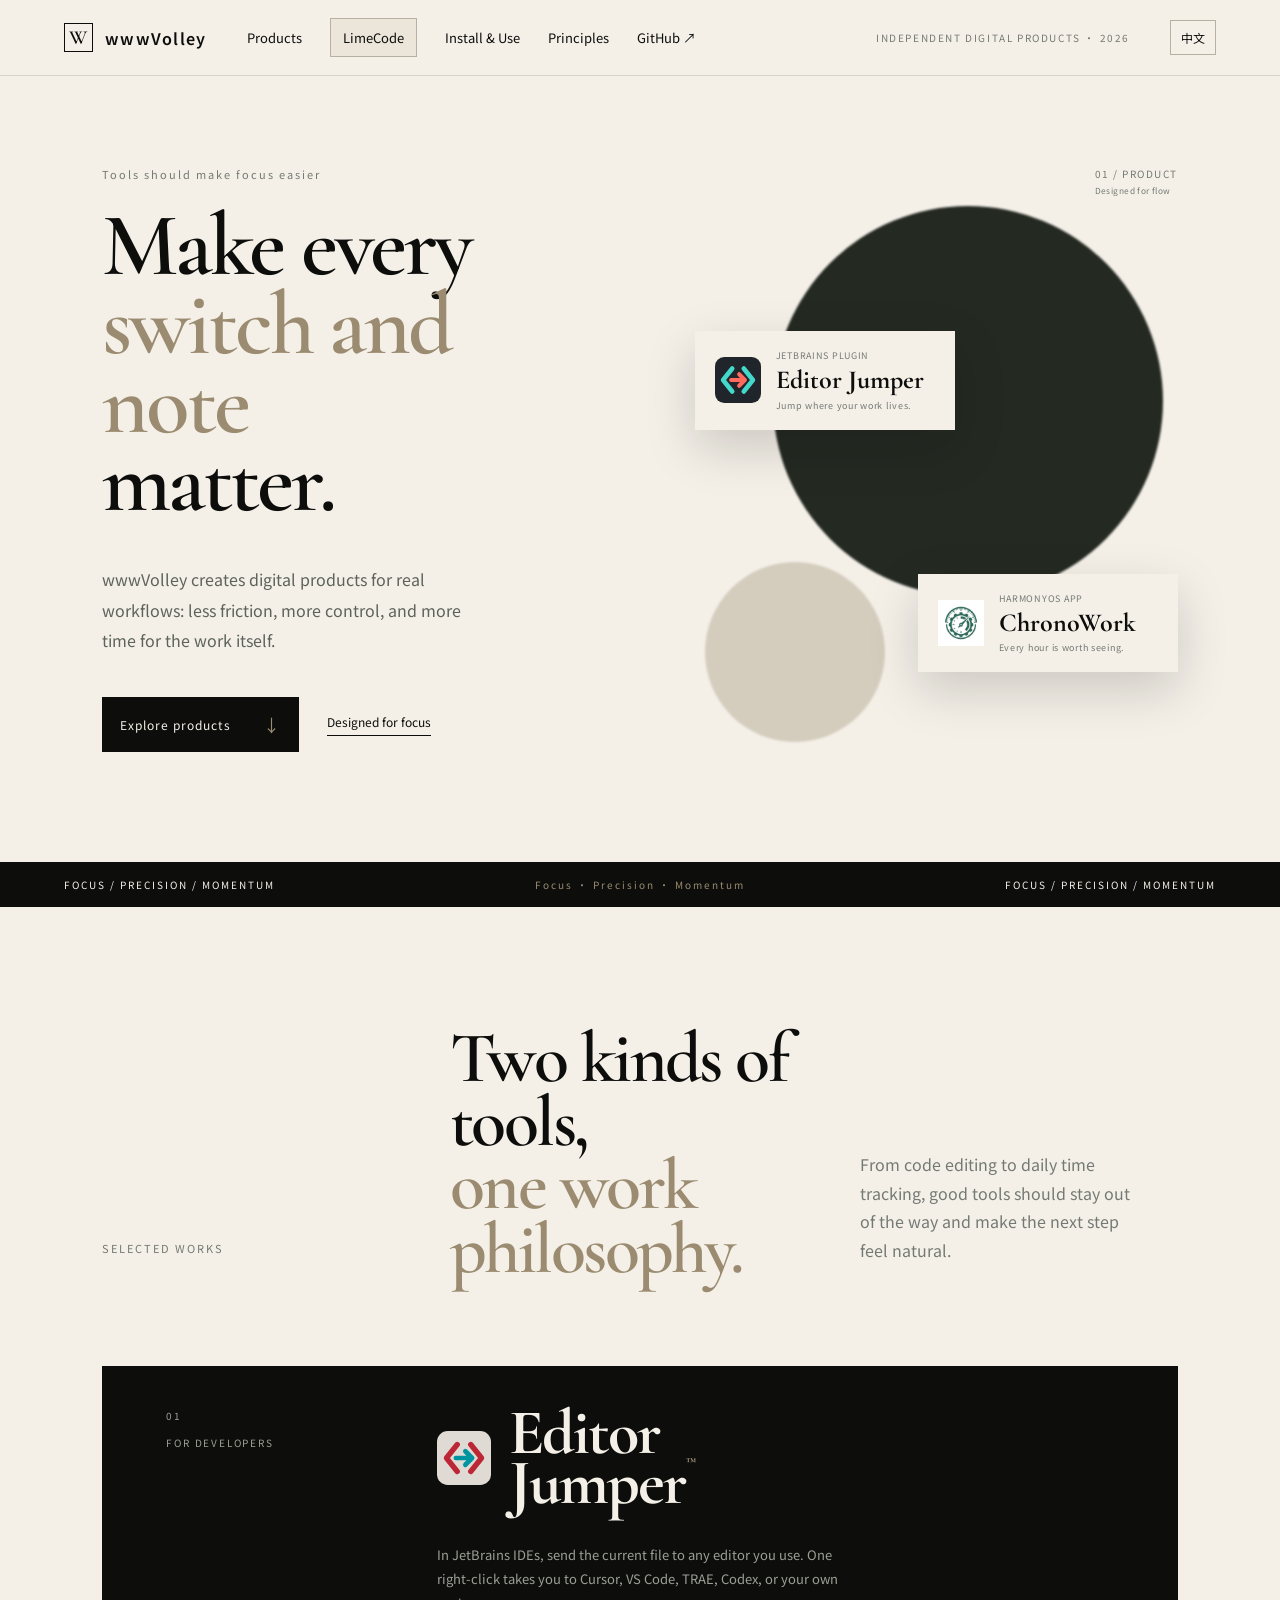
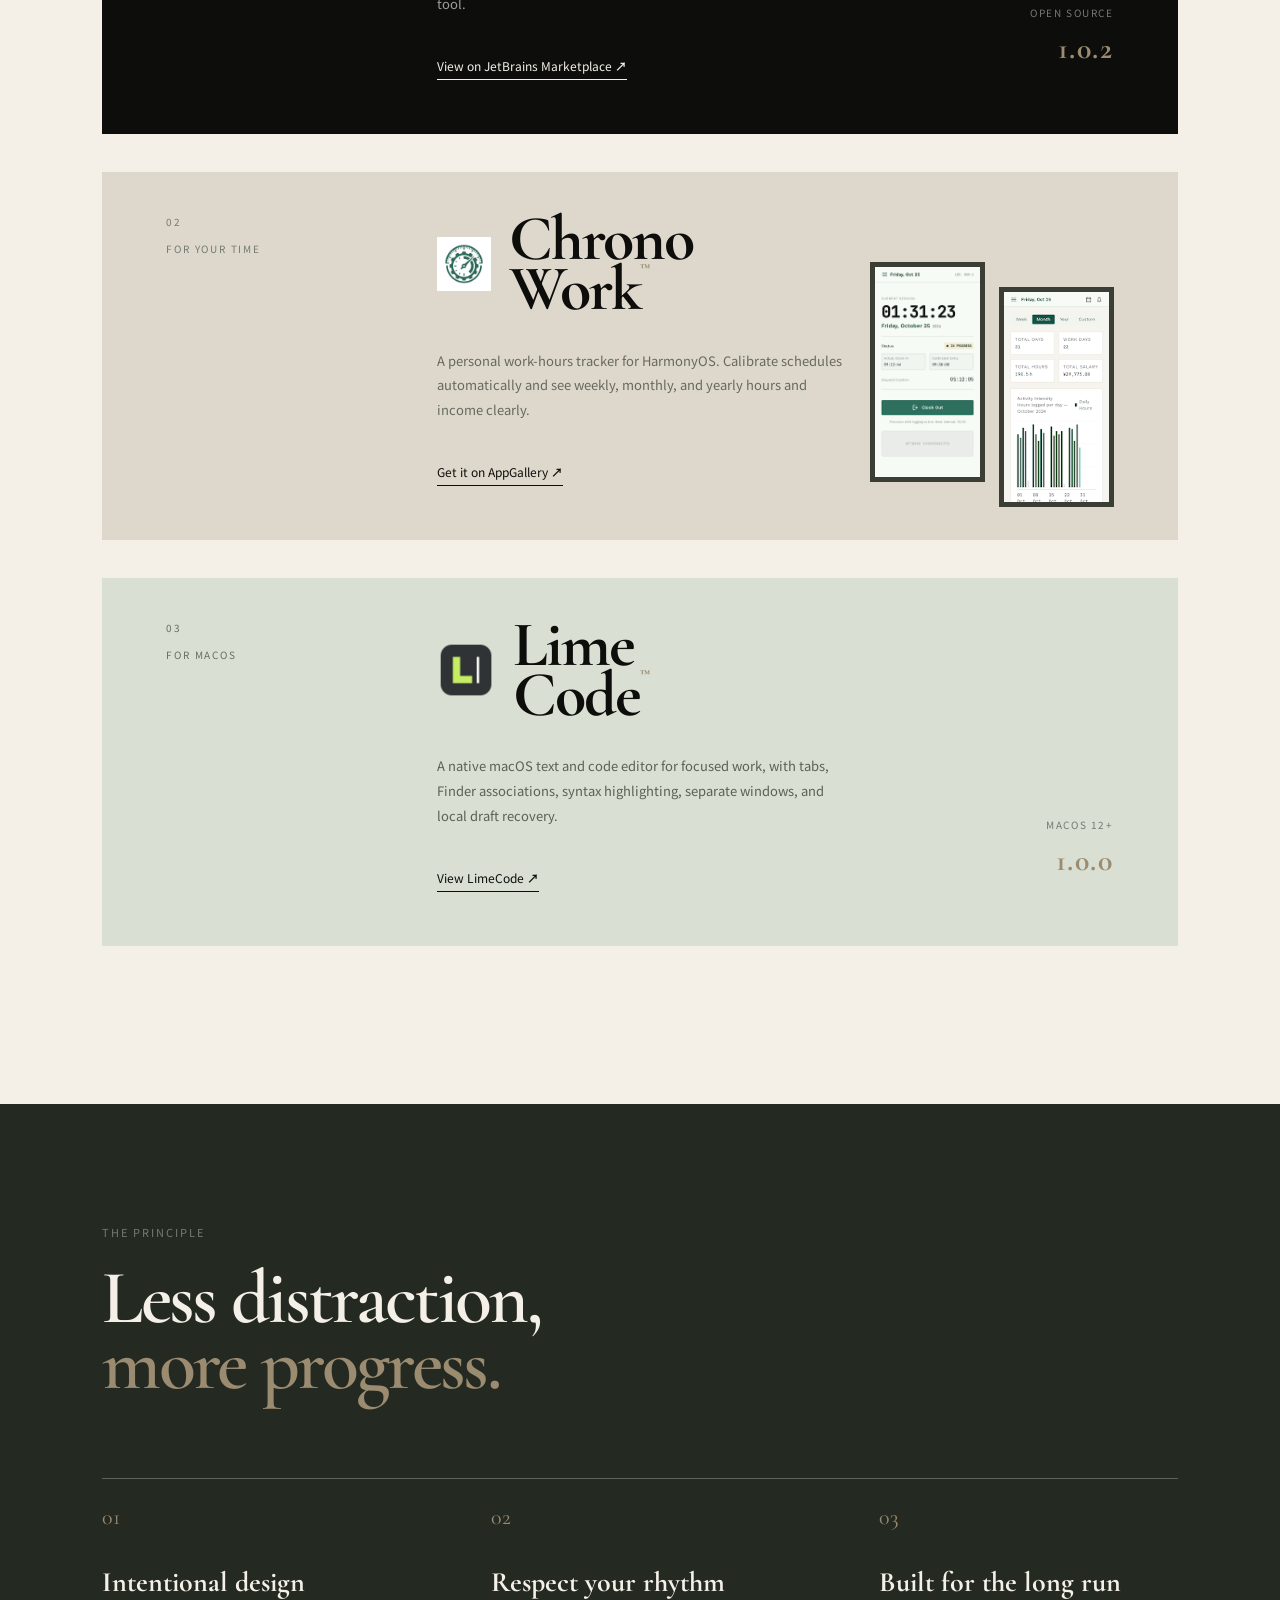
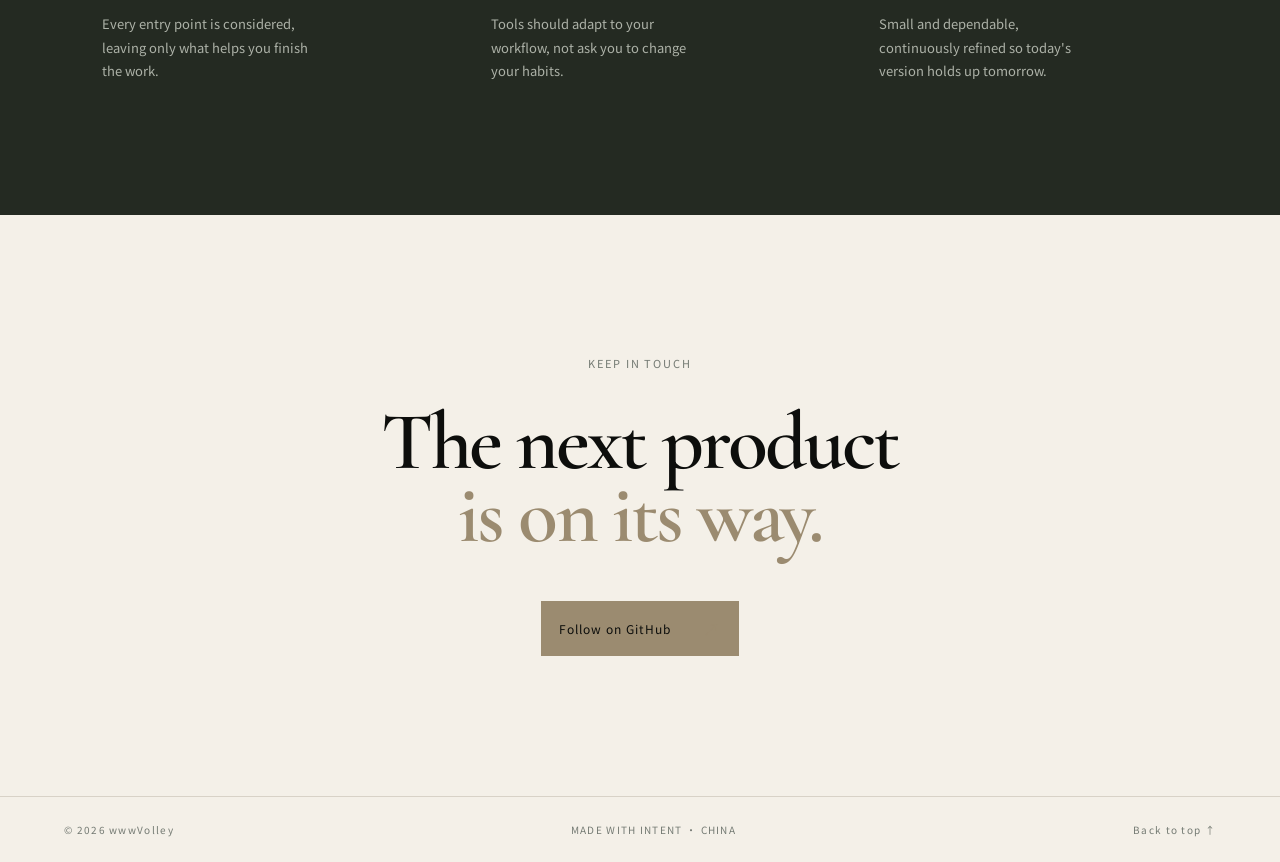
==== commit bd30b729: "官网补充 LimeCode 安装与使用说明" ====
--- a/index.html
+++ b/index.html
@@ -1,5 +1,5 @@
 <!doctype html><html lang="en"><head><meta charset="UTF-8"><meta name="viewport" content="width=device-width,initial-scale=1"><meta name="description" content="wwwVolley creates focused digital products for real workflows."><link rel="icon" href="assets/favicon.svg" type="image/svg+xml"><link rel="apple-touch-icon" href="assets/favicon.svg"><title>wwwVolley — Tools with intent</title><link rel="preconnect" href="https://fonts.googleapis.com"><link href="https://fonts.googleapis.com/css2?family=Cormorant+Garamond:wght@500;600;700&family=Noto+Sans+SC:wght@400;500;600;700&display=swap" rel="stylesheet"><link rel="stylesheet" href="style.css"></head><body>
-<header class="top"><a class="brand" href="#top"><span class="mark">W</span><span>wwwVolley</span></a><nav><a href="#products" data-i18n="nav.products">Products</a><a class="product-nav-link" href="/limecode.html" data-i18n="nav.limecode">LimeCode</a><a href="#principles" data-i18n="nav.principles">Principles</a><a href="https://github.com/wwwVolley" target="_blank" rel="noopener">GitHub ↗</a></nav><span class="edition">INDEPENDENT DIGITAL PRODUCTS · 2026</span><button class="language-toggle" type="button" aria-label="Switch language">中文</button></header>
+<header class="top"><a class="brand" href="#top"><span class="mark">W</span><span>wwwVolley</span></a><nav><a href="#products" data-i18n="nav.products">Products</a><a class="product-nav-link" href="/limecode.html" data-i18n="nav.limecode">LimeCode</a><a href="/install.html" data-i18n="nav.install">Install &amp; Use</a><a href="#principles" data-i18n="nav.principles">Principles</a><a href="https://github.com/wwwVolley" target="_blank" rel="noopener">GitHub ↗</a></nav><span class="edition">INDEPENDENT DIGITAL PRODUCTS · 2026</span><button class="language-toggle" type="button" aria-label="Switch language">中文</button></header>
 <main id="top"><section class="hero"><div class="hero-copy"><p class="eyebrow" data-i18n="home.hero.eyebrow">Tools should make focus easier</p><h1 data-i18n-html="home.hero.title">Make every<br><em>switch and note</em><br>matter.</h1><p class="intro" data-i18n="home.hero.intro">wwwVolley creates digital products for real workflows: less friction, more control, and more time for the work itself.</p><div class="hero-links"><a class="button" href="#products" data-i18n="home.hero.button">Explore products <span>↓</span></a><span class="text-link muted-link" data-i18n="home.hero.note">Designed for focus</span></div></div><div class="hero-art"><div class="orb orb-one"></div><div class="orb orb-two"></div><div class="art-label">01 / PRODUCT<br><small>Designed for flow</small></div><div class="float-card jumper-card"><img src="assets/editor-jumper.svg"><div><small>JETBRAINS PLUGIN</small><strong>Editor Jumper</strong><span data-i18n="home.jumper">Jump where your work lives.</span></div></div><div class="float-card chrono-card"><img src="assets/chronowork-icon.png"><div><small>HARMONYOS APP</small><strong data-i18n="home.chronowork.title">ChronoWork</strong><span data-i18n="home.chronowork.tagline">Every hour is worth seeing.</span></div></div></div></section>
 <section class="ticker"><span>FOCUS / PRECISION / MOMENTUM</span><span data-i18n="home.ticker">Focus · Precision · Momentum</span><span>FOCUS / PRECISION / MOMENTUM</span></section>
 <section id="products" class="products"><div class="section-head"><p class="eyebrow" data-i18n="home.products.eyebrow">SELECTED WORKS</p><h2 data-i18n-html="home.products.title">Two kinds of tools,<br><em>one work philosophy.</em></h2><p data-i18n="home.products.intro">From code editing to daily time tracking, good tools should stay out of the way and make the next step feel natural.</p></div><article class="product product-dark"><div class="product-meta"><span>01</span><span>FOR DEVELOPERS</span></div><div class="product-content"><div class="product-title"><img src="assets/editor-jumper.svg"><h3>Editor<br>Jumper<span>™</span></h3></div><p data-i18n="home.editor.description">In JetBrains IDEs, send the current file to any editor you use. One right-click takes you to Cursor, VS Code, TRAE, Codex, or your own tool.</p><a class="arrow-link" href="https://plugins.jetbrains.com/plugin/34057-editor-jumper/reviews" target="_blank" data-i18n="home.editor.link">View on JetBrains Marketplace <b>↗</b></a></div><div class="product-note">OPEN SOURCE<br><strong>1.0.2</strong></div></article>
--- a/style.css
+++ b/style.css
@@ -5,3 +5,4 @@
 .privacy-copy{max-width:760px;margin-left:33%;font-size:15px;line-height:2;color:#596253}.privacy-copy p{margin:0 0 25px}
 .top nav{align-items:center}.product-nav-link{padding:9px 12px;border:1px solid #b8b1a3;background:#ebe5da}.product-nav-link:hover{background:var(--ink);color:var(--paper);border-color:var(--ink)}
 .language-toggle{margin-left:auto;border:1px solid #b8b1a3;background:transparent;color:var(--ink);font:inherit;font-size:12px;padding:8px 10px;cursor:pointer;white-space:nowrap}.language-toggle:hover{background:var(--ink);color:var(--paper);border-color:var(--ink)}.language-toggle:focus-visible{outline:2px solid var(--gold);outline-offset:3px}.top .edition{margin-left:auto}.top .language-toggle{margin-left:0}@media(max-width:800px){.top .language-toggle{margin-left:auto}}
+.install-hero{padding:105px 8vw 92px;background:#d9dfd2}.install-hero h1,.install-heading h2{font-family:'Cormorant Garamond',serif;font-weight:600;font-size:clamp(62px,8vw,108px);line-height:.86;letter-spacing:-.04em;margin:0}.install-hero h1 em,.install-heading h2 em{color:var(--gold);font-style:normal}.install-hero>p:not(.eyebrow){max-width:620px;line-height:1.9;color:#596253;margin:38px 0 28px}.install-meta{display:flex;gap:28px;color:#66705f;font-size:11px;letter-spacing:.12em;text-transform:uppercase;flex-wrap:wrap}.install-section{padding:115px 8vw}.install-heading{display:grid;grid-template-columns:.8fr 1.2fr;gap:35px;align-items:end;margin-bottom:65px}.install-heading h2{font-size:74px}.install-grid{display:grid;grid-template-columns:repeat(2,minmax(0,1fr));gap:22px}.install-card{border-top:1px solid #bdb6aa;padding:24px 0 30px}.install-card-featured{background:#d9dfd2;padding:24px 28px 30px;border-top:0}.install-card-top{display:flex;justify-content:space-between;color:var(--gold);font-size:11px;letter-spacing:.16em}.install-tag{color:var(--muted)}.install-card h3{font-family:'Cormorant Garamond',serif;font-size:38px;margin:28px 0 12px}.install-card p{color:#596253;line-height:1.8;min-height:70px;margin:0 0 20px}.install-card code,.install-note code{font-family:'SFMono-Regular',Consolas,monospace;font-size:.9em}.install-download{display:inline-block;border-bottom:1px solid currentColor;padding-bottom:5px;font-size:12px;letter-spacing:.08em;margin-bottom:22px}.install-steps{margin:0;padding-left:20px;color:var(--muted);font-size:13px;line-height:1.9}.install-note{color:var(--muted);font-size:12px;line-height:1.8;margin:32px 0 0}.install-note a{border-bottom:1px solid currentColor}.install-dark{background:var(--olive);color:var(--paper)}.install-dark .eyebrow,.install-dark .install-content>p{color:#adb2a8}.install-content{max-width:860px;margin-left:33%}.install-content>p{line-height:1.9;color:#596253}.install-code{margin:32px 0 0;background:#161915;color:#d8dfd2;border:1px solid #3d4739;padding:24px;overflow-x:auto;font:12px/1.8 'SFMono-Regular',Consolas,monospace;white-space:pre}.install-dark .install-code{background:#0d0e0c}.install-faq{background:#ded8cc}.faq-list{max-width:860px;margin-left:33%;border-top:1px solid #bdb6aa}.faq-list details{border-bottom:1px solid #bdb6aa;padding:20px 0}.faq-list summary{cursor:pointer;font-family:'Cormorant Garamond',serif;font-size:26px}.faq-list p{color:#596253;line-height:1.8;max-width:650px}.faq-list code{font-family:'SFMono-Regular',Consolas,monospace;font-size:.9em}@media(max-width:800px){.install-hero,.install-section{padding:75px 8vw}.install-heading{display:block;margin-bottom:45px}.install-heading h2{font-size:58px;margin-top:22px}.install-grid{grid-template-columns:1fr}.install-card-featured{padding:24px 20px 30px}.install-content,.faq-list{margin-left:0}.install-code{font-size:11px;padding:18px}.install-meta{gap:12px;display:block}.install-meta span{display:block;margin-top:8px}}
